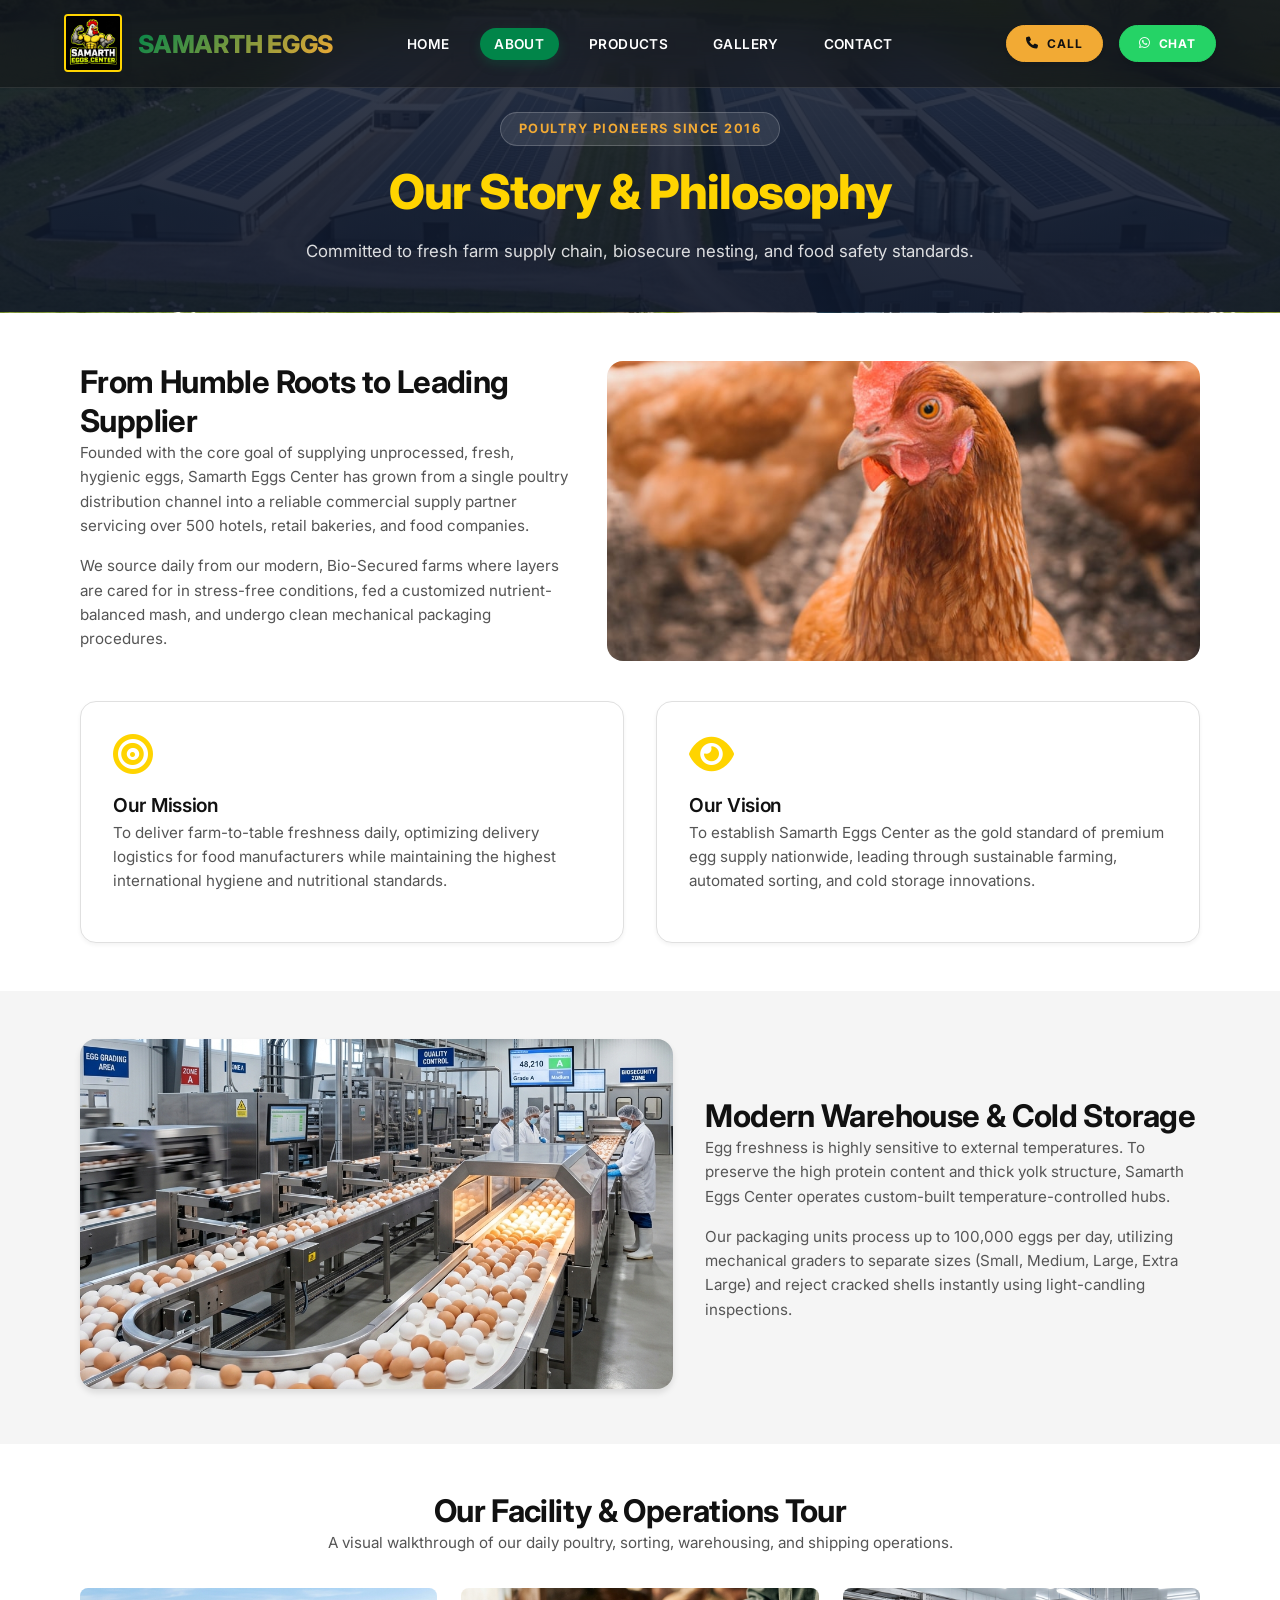
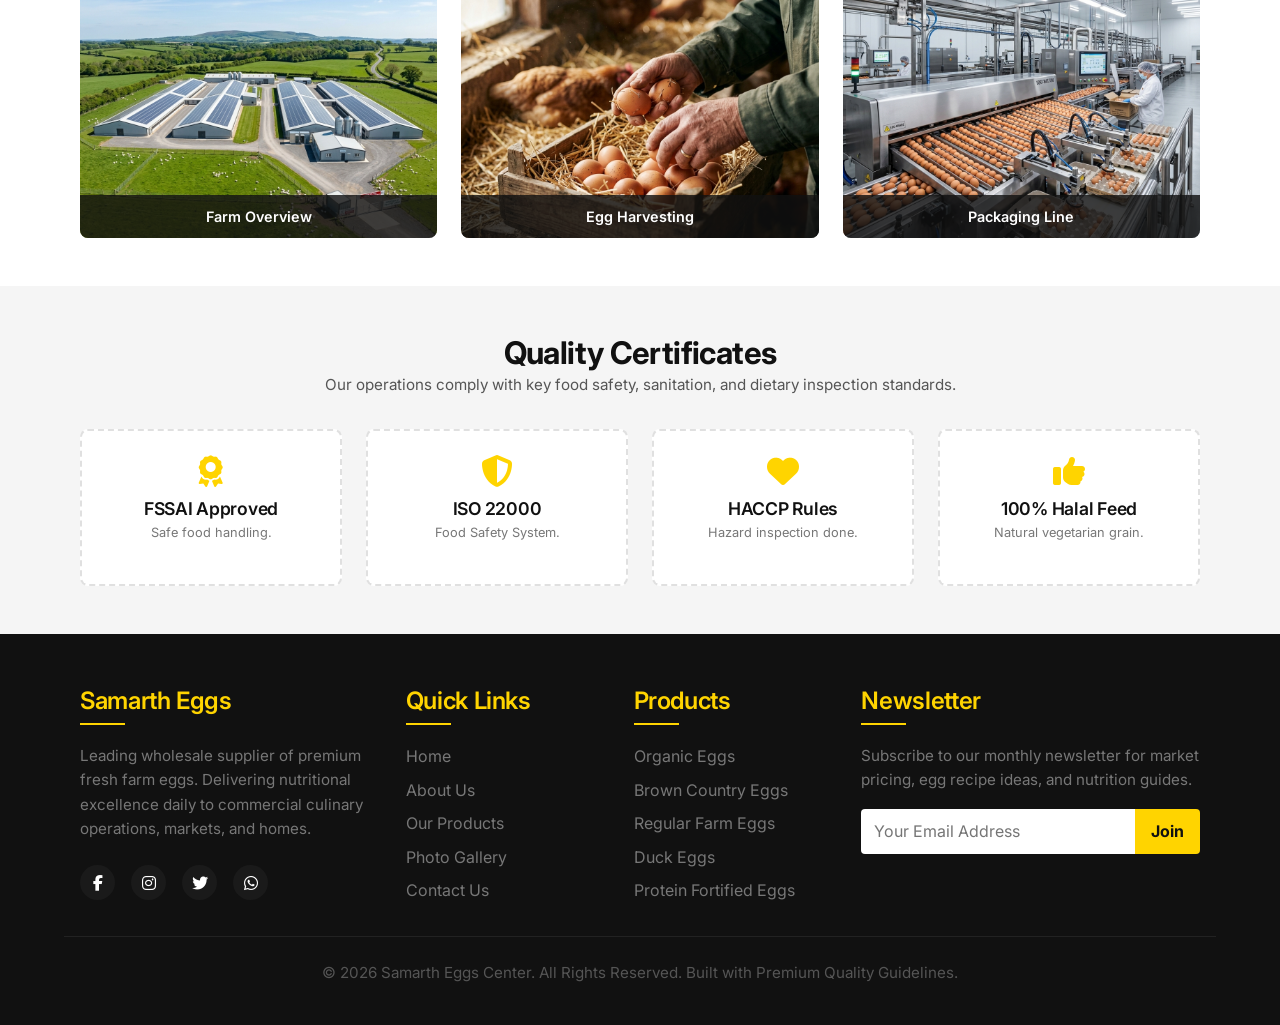
==== about.html @ e1f956f2 "Update homepage spacing, layout contact details and form side-by-side inside premium cards, and fix " ====
<!DOCTYPE html>
<html lang="en">
<head>
  <meta charset="UTF-8">
  <meta name="viewport" content="width=device-width, initial-scale=1.0">
  <title>About Us | Samarth Eggs Center</title>
  <meta name="description" content="Learn about Samarth Eggs Center story, mission, vision, and our state-of-the-art cold storage infrastructure. Serving fresh eggs since 2016.">
  
  <link rel="canonical" href="https://samartheggscenter.com/about.html">
  <meta property="og:title" content="About Us | Samarth Eggs Center">
  <meta property="og:description" content="Learn about Samarth Eggs Center story, mission, vision, and our state-of-the-art cold storage infrastructure.">
  <meta property="og:type" content="website">
  <meta property="og:url" content="https://samartheggscenter.com/about.html">
  <meta property="og:image" content="https://samartheggscenter.com/logo.jpeg">
  
  <link rel="icon" type="image/jpeg" href="logo.jpeg">
  <link rel="stylesheet" href="https://cdnjs.cloudflare.com/ajax/libs/font-awesome/6.4.0/css/all.min.css">
  
  <link rel="stylesheet" href="css/style.css">
  <link rel="stylesheet" href="css/responsive.css">
  <style>
    .mission-vision-grid {
      display: grid;
      grid-template-columns: 1fr 1fr;
      gap: var(--spacing-lg);
      margin-top: var(--spacing-xl);
    }
    .mv-card {
      background-color: var(--white);
      border: 1px solid var(--gray-border);
      padding: var(--spacing-lg);
      border-radius: var(--radius-lg);
      box-shadow: var(--shadow-sm);
    }
    .mv-card i {
      font-size: 2.5rem;
      color: var(--primary);
      margin-bottom: var(--spacing-sm);
    }
    .infra-section {
      background-color: var(--gray-light);
    }
    .infra-grid {
      display: grid;
      grid-template-columns: 1.2fr 1fr;
      gap: var(--spacing-xl);
      align-items: center;
    }

    .certs-grid {
      display: grid;
      grid-template-columns: repeat(4, 1fr);
      gap: var(--spacing-md);
      text-align: center;
      margin-top: var(--spacing-lg);
    }
    .cert-item {
      padding: var(--spacing-md);
      background-color: var(--white);
      border: 2px dashed var(--gray-border);
      border-radius: var(--radius-md);
    }
    .cert-item i {
      font-size: 2rem;
      color: var(--primary);
      margin-bottom: var(--spacing-xs);
    }
  </style>
</head>
<body>

  <!-- Preloader -->
  <div id="preloader">
    <div class="loader"></div>
  </div>

  <!-- Scroll Progress -->
  <div id="scroll-progress"></div>

  <!-- Header -->
  <header class="scrolled">
    <div class="container navbar">
      <a href="index.html" class="logo" style="display: flex; align-items: center; gap: var(--spacing-sm);">
        <img src="assets/images/logo/logo.jpeg" alt="Samarth Eggs Mascot Logo" style="border-radius: var(--radius-sm); border: 2px solid var(--primary);">
        <span class="logo-text">SAMARTH EGGS</span>
      </a>
      
      <button class="mobile-menu-toggle" aria-label="Toggle Navigation">
        <i class="fas fa-bars"></i>
      </button>

      <ul class="nav-links">
        <li><a href="index.html">Home</a></li>
        <li><a href="about.html">About</a></li>
        <li><a href="products.html">Products</a></li>
        <li><a href="gallery.html">Gallery</a></li>
        <li><a href="contact.html">Contact</a></li>
        <li class="mobile-only-action" style="margin-top: var(--spacing-md);"><a href="tel:+919876543210" class="btn btn-primary" style="display: block; text-align: center; color: var(--dark) !important; padding: 0.8rem;"><i class="fas fa-phone"></i> Call Us</a></li>
        <li class="mobile-only-action" style="margin-top: var(--spacing-xs);"><a href="#" class="btn btn-secondary whatsapp-chat-trigger" style="display: block; text-align: center; color: var(--white) !important; padding: 0.8rem;"><i class="fab fa-whatsapp"></i> Chat WhatsApp</a></li>
      </ul>

      <div class="nav-actions">
        <a href="tel:+919876543210" class="btn btn-primary" style="padding: 0.5rem 1.2rem; font-size: 0.75rem;"><i class="fas fa-phone"></i> Call</a>
        <a href="#" class="btn btn-secondary whatsapp-chat-trigger" style="padding: 0.5rem 1.2rem; font-size: 0.75rem;"><i class="fab fa-whatsapp"></i> Chat</a>
      </div>
    </div>
  </header>

  <!-- Banner Header -->
  <div class="page-header about-header-bg">
    <div class="container">
      <span class="hero-eyebrow" style="background: rgba(255, 255, 255, 0.1); border-color: rgba(255, 255, 255, 0.2); color: var(--nagpal-yellow); margin-bottom: 0.5rem;">Poultry Pioneers Since 2016</span>
      <h1>Our Story &amp; Philosophy</h1>
      <p style="color: rgba(255, 255, 255, 0.85);">Committed to fresh farm supply chain, biosecure nesting, and food safety standards.</p>
    </div>
  </div>

  <!-- Story Section -->
  <section class="section-padding">
    <div class="container reveal-item">
      <div class="about-summary">
        <div>
          <h2>From Humble Roots to Leading Supplier</h2>
          <p>Founded with the core goal of supplying unprocessed, fresh, hygienic eggs, Samarth Eggs Center has grown from a single poultry distribution channel into a reliable commercial supply partner servicing over 500 hotels, retail bakeries, and food companies.</p>
          <p>We source daily from our modern, Bio-Secured farms where layers are cared for in stress-free conditions, fed a customized nutrient-balanced mash, and undergo clean mechanical packaging procedures.</p>
        </div>
        <div>
          <img src="assets/images/about/about-story.webp" alt="Poultry farm hens feeding" loading="lazy" style="width: 100%; height: 300px; object-fit: cover; border-radius: var(--radius-lg);">
        </div>
      </div>

      <!-- Mission & Vision -->
      <div class="mission-vision-grid">
        <div class="mv-card">
          <i class="fas fa-bullseye"></i>
          <h3 style="color: var(--dark);">Our Mission</h3>
          <p>To deliver farm-to-table freshness daily, optimizing delivery logistics for food manufacturers while maintaining the highest international hygiene and nutritional standards.</p>
        </div>
        <div class="mv-card">
          <i class="fas fa-eye"></i>
          <h3 style="color: var(--dark);">Our Vision</h3>
          <p>To establish Samarth Eggs Center as the gold standard of premium egg supply nationwide, leading through sustainable farming, automated sorting, and cold storage innovations.</p>
        </div>
      </div>
    </div>
  </section>

  <!-- Infrastructure Section -->
  <section class="section-padding infra-section">
    <div class="container infra-grid reveal-item">
      <div>
        <img src="assets/images/about/cold-storage.webp" alt="Cold storage egg warehouse crates" loading="lazy" style="width: 100%; height: 350px; object-fit: cover; border-radius: var(--radius-lg); box-shadow: var(--shadow-md);">
      </div>
      <div>
        <h2>Modern Warehouse &amp; Cold Storage</h2>
        <p>Egg freshness is highly sensitive to external temperatures. To preserve the high protein content and thick yolk structure, Samarth Eggs Center operates custom-built temperature-controlled hubs.</p>
        <p>Our packaging units process up to 100,000 eggs per day, utilizing mechanical graders to separate sizes (Small, Medium, Large, Extra Large) and reject cracked shells instantly using light-candling inspections.</p>
      </div>
    </div>
  </section>

  <!-- Operations Tour -->
  <section class="section-padding">
    <div class="container reveal-item">
      <div class="text-center mb-xl">
        <h2>Our Facility &amp; Operations Tour</h2>
        <p>A visual walkthrough of our daily poultry, sorting, warehousing, and shipping operations.</p>
      </div>
      <div class="grid-3">
        <div style="position:relative; border-radius:var(--radius-md); overflow:hidden; height:250px;">
          <img src="assets/images/about/farm-overview.webp" alt="Poultry farm buildings" loading="lazy" style="width:100%; height:100%; object-fit:cover;">
          <div style="position:absolute; bottom:0; left:0; width:100%; background:rgba(17,17,17,0.8); color:white; padding:10px; font-size:0.9rem; text-align:center; font-weight:600;">Farm Overview</div>
        </div>
        <div style="position:relative; border-radius:var(--radius-md); overflow:hidden; height:250px;">
          <img src="assets/images/about/workers-collect.webp" alt="Farmer collecting fresh eggs" loading="lazy" style="width:100%; height:100%; object-fit:cover;">
          <div style="position:absolute; bottom:0; left:0; width:100%; background:rgba(17,17,17,0.8); color:white; padding:10px; font-size:0.9rem; text-align:center; font-weight:600;">Egg Harvesting</div>
        </div>
        <div style="position:relative; border-radius:var(--radius-md); overflow:hidden; height:250px;">
          <img src="assets/images/about/packaging-line.webp" alt="Egg sorting packaging line" loading="lazy" style="width:100%; height:100%; object-fit:cover;">
          <div style="position:absolute; bottom:0; left:0; width:100%; background:rgba(17,17,17,0.8); color:white; padding:10px; font-size:0.9rem; text-align:center; font-weight:600;">Packaging Line</div>
        </div>
      </div>
    </div>
  </section>


  <!-- Certifications Section -->
  <section class="section-padding" style="background-color: var(--gray-light);">
    <div class="container">
      <div class="text-center mb-xl">
        <h2>Quality Certificates</h2>
        <p>Our operations comply with key food safety, sanitation, and dietary inspection standards.</p>
      </div>
      <div class="certs-grid reveal-item">
        <div class="cert-item">
          <i class="fas fa-award"></i>
          <h3 style="font-size: 1.1rem; color: var(--dark);">FSSAI Approved</h3>
          <p style="font-size: 0.8rem; color: var(--gray);">Safe food handling.</p>
        </div>
        <div class="cert-item">
          <i class="fas fa-shield-halved"></i>
          <h3 style="font-size: 1.1rem; color: var(--dark);">ISO 22000</h3>
          <p style="font-size: 0.8rem; color: var(--gray);">Food Safety System.</p>
        </div>
        <div class="cert-item">
          <i class="fas fa-heart"></i>
          <h3 style="font-size: 1.1rem; color: var(--dark);">HACCP Rules</h3>
          <p style="font-size: 0.8rem; color: var(--gray);">Hazard inspection done.</p>
        </div>
        <div class="cert-item">
          <i class="fas fa-thumbs-up"></i>
          <h3 style="font-size: 1.1rem; color: var(--dark);">100% Halal Feed</h3>
          <p style="font-size: 0.8rem; color: var(--gray);">Natural vegetarian grain.</p>
        </div>
      </div>
    </div>
  </section>

  <!-- Footer -->
  <footer>
    <div class="container footer-grid">
      <div class="footer-col">
        <h3>Samarth Eggs</h3>
        <p style="color: var(--gray);">Leading wholesale supplier of premium fresh farm eggs. Delivering nutritional excellence daily to commercial culinary operations, markets, and homes.</p>
        <div class="footer-socials">
          <a href="#"><i class="fab fa-facebook-f"></i></a>
          <a href="#"><i class="fab fa-instagram"></i></a>
          <a href="#"><i class="fab fa-twitter"></i></a>
          <a href="#" class="whatsapp-chat-trigger"><i class="fab fa-whatsapp"></i></a>
        </div>
      </div>
      <div class="footer-col">
        <h3>Quick Links</h3>
        <ul class="footer-links">
          <li><a href="index.html">Home</a></li>
          <li><a href="about.html">About Us</a></li>
          <li><a href="products.html">Our Products</a></li>
          <li><a href="gallery.html">Photo Gallery</a></li>
          <li><a href="contact.html">Contact Us</a></li>
        </ul>
      </div>
      <div class="footer-col">
        <h3>Products</h3>
        <ul class="footer-links">
          <li><a href="products.html">Organic Eggs</a></li>
          <li><a href="products.html">Brown Country Eggs</a></li>
          <li><a href="products.html">Regular Farm Eggs</a></li>
          <li><a href="products.html">Duck Eggs</a></li>
          <li><a href="products.html">Protein Fortified Eggs</a></li>
        </ul>
      </div>
      <div class="footer-col">
        <h3>Newsletter</h3>
        <p style="color: var(--gray);">Subscribe to our monthly newsletter for market pricing, egg recipe ideas, and nutrition guides.</p>
        <form class="newsletter-form" action="#" method="POST" onsubmit="event.preventDefault(); alert('Subscribed successfully!'); this.reset();">
          <input type="email" placeholder="Your Email Address" required>
          <button type="submit">Join</button>
        </form>
      </div>
    </div>
    <div class="container footer-bottom">
      <p>&copy; 2026 Samarth Eggs Center. All Rights Reserved. Built with Premium Quality Guidelines.</p>
    </div>
  </footer>

  <button id="back-to-top" aria-label="Back to Top"><i class="fas fa-chevron-up"></i></button>

  <script src="js/navbar.js" defer></script>
  <script src="js/lazyload.js" defer></script>
  <script src="js/scroll.js" defer></script>
  <script src="js/main.js" defer></script>
</body>
</html>
---- css/style.css ----
/* style.css - Central Imports & Structural Layouts */
@import url('variables.css');
@import url('animations.css');
@import url('components.css');
@import url('utilities.css');

/* CSS Reset & Defaults */
*, *::before, *::after {
  box-sizing: border-box;
  margin: 0;
  padding: 0;
}

html, body {
  scroll-behavior: smooth;
  font-size: 16px;
  background-color: var(--white);
  color: var(--dark);
  font-family: var(--font-body);
  line-height: 1.6;
  -webkit-font-smoothing: antialiased;
  -moz-osx-font-smoothing: grayscale;
  overflow-x: hidden;
  max-width: 100%;
  width: 100%;
}

h1 {
  font-size: clamp(2rem, 3.5vw, 2.75rem);
  font-weight: 800;
  letter-spacing: -0.025em;
}

h2 {
  font-size: clamp(1.5rem, 2.5vw, 1.95rem);
  font-weight: 700;
  letter-spacing: -0.02em;
  line-height: 1.25;
}

h3 {
  font-size: 1.2rem;
  font-weight: 600;
  letter-spacing: -0.015em;
}

p { margin-bottom: var(--spacing-sm); font-size: 0.95rem; color: #555555; }
a { text-decoration: none; color: inherit; transition: var(--transition-fast); }
button, input, textarea, select {
  font-family: inherit;
  font-size: inherit;
  outline: none;
}

/* Page Containers */
.container {
  width: 90%;
  max-width: var(--container-max-width);
  margin: 0 auto;
  padding: 0 var(--spacing-sm);
}

.grid-2 {
  display: grid;
  grid-template-columns: repeat(2, 1fr);
  gap: var(--spacing-md);
}

.grid-3 {
  display: grid;
  grid-template-columns: repeat(3, 1fr);
  gap: var(--spacing-md);
}

.product-grid {
  display: grid;
  grid-template-columns: repeat(3, 1fr);
  gap: var(--spacing-md);
}

.grid-4 {
  display: grid;
  grid-template-columns: repeat(4, 1fr);
  gap: var(--spacing-md);
}

.section-padding {
  padding: var(--spacing-xxl) 0;
}

/* Preloader */
#preloader {
  position: fixed;
  top: 0;
  left: 0;
  width: 100%;
  height: 100%;
  background-color: var(--dark);
  display: flex;
  justify-content: center;
  align-items: center;
  z-index: 9999;
  transition: opacity 0.5s ease, visibility 0.5s ease;
}

.loader {
  width: 50px;
  height: 50px;
  border: 5px solid rgba(255,212,0,0.1);
  border-top-color: var(--primary);
  border-radius: 50%;
  animation: preloaderSpin 1s linear infinite;
}

/* Top Notification Bar */
.top-bar {
  background-color: var(--dark-light);
  color: var(--white);
  font-size: 0.78rem;
  padding: 8px 0;
  font-weight: 500;
  letter-spacing: 0.5px;
  border-bottom: 1px solid #222;
}

.top-bar-content {
  display: flex;
  justify-content: space-between;
  align-items: center;
}

.top-bar-info span {
  margin-right: 15px;
}

.top-bar-info i {
  color: var(--primary);
  margin-right: 5px;
}

/* Navigation Header - Upgraded 2026 Premium Design */
header {
  position: fixed;
  top: 0;
  left: 0;
  width: 100%;
  z-index: 1000;
  transition: all 0.3s cubic-bezier(0.16, 1, 0.3, 1);
  background: rgba(17, 17, 17, 0.45);
  backdrop-filter: blur(24px);
  -webkit-backdrop-filter: blur(24px);
  border-bottom: 1px solid rgba(255, 255, 255, 0.1);
  padding: 0.9rem 0; /* Ensures navbar height is around 80px-84px */
}

.navbar {
  display: flex;
  justify-content: space-between;
  align-items: center;
  padding: 0;
}

.logo {
  display: flex;
  align-items: center;
  gap: 10px; /* Reduced gap between logo and text */
  flex-shrink: 0;
  white-space: nowrap;
  transition: transform var(--transition-fast);
}

.logo:hover {
  transform: scale(1.02);
}

.logo img {
  height: 58px; /* Increased logo size slightly */
  width: auto;
  object-fit: contain;
  border-radius: var(--radius-sm);
  border: 2px solid var(--nagpal-yellow);
  box-shadow: 0 4px 12px rgba(0,0,0,0.1);
  transition: border-color 0.3s ease;
}

.logo-text {
  font-family: var(--font-headings);
  font-size: 1.55rem;
  font-weight: 800;
  letter-spacing: -0.01em; /* Tighter letter spacing */
  background: linear-gradient(135deg, var(--nagpal-green) 0%, var(--nagpal-yellow) 100%);
  -webkit-background-clip: text;
  -webkit-text-fill-color: transparent;
  text-transform: uppercase;
  white-space: nowrap;
  display: inline-block;
  margin-top: 2px; /* Center alignment alignment helper */
}

/* Nav links styling */
.nav-links {
  display: flex;
  list-style: none;
  gap: 1rem; /* Reduced horizontal gaps */
  align-items: center;
  margin: 0;
  padding: 0;
}

.nav-links a {
  font-weight: 600; /* Font weight 600-700 */
  text-transform: uppercase;
  font-size: 0.85rem; /* Slightly reduced size */
  letter-spacing: 0.03em; /* Letter spacing 0.02-0.04em */
  padding: 0.5rem 0.9rem; /* Reduced active background padding */
  color: var(--white);
  border-radius: var(--radius-full);
  transition: all var(--transition-normal);
  position: relative;
}

.nav-links a:hover {
  color: var(--nagpal-yellow) !important;
  background: rgba(255, 255, 255, 0.08);
}

.nav-links a.active {
  color: var(--white) !important;
  background: var(--nagpal-green);
  box-shadow: 0 4px 12px rgba(1, 133, 73, 0.25); /* Subtle shadow */
}

/* Nav Actions - CTAs */
.nav-actions {
  display: flex;
  align-items: center;
  gap: var(--spacing-sm);
  margin-left: 2.5rem; /* Separation spacing from navigation links */
}

.nav-actions .btn {
  font-weight: 700;
  text-transform: uppercase;
  font-size: 0.8rem;
  letter-spacing: 0.8px;
  border-radius: var(--radius-full);
  padding: 10px 20px; /* Identical height and padding */
  transition: all var(--transition-fast);
  box-shadow: var(--shadow-sm); /* Soft shadow */
}

.nav-actions .btn:hover {
  transform: translateY(-2px); /* Slight hover lift */
}

.nav-actions .btn:active {
  transform: scale(0.96) translateY(0); /* Pressed state */
}

.nav-actions .btn-primary {
  background: var(--nagpal-yellow);
  color: var(--dark) !important;
  border: 1px solid var(--nagpal-yellow);
}

.nav-actions .btn-primary:hover {
  background: var(--white);
  color: var(--nagpal-green) !important;
  border-color: var(--white);
  box-shadow: 0 6px 20px rgba(242, 170, 52, 0.2);
}

.nav-actions .btn-secondary {
  background: var(--whatsapp-green);
  color: var(--white) !important;
  border: 1px solid var(--whatsapp-green);
}

.nav-actions .btn-secondary:hover {
  background: var(--whatsapp-green-hover);
  border-color: var(--whatsapp-green-hover);
  box-shadow: 0 6px 20px rgba(37, 211, 102, 0.25);
}

/* Scrolled State */
header.scrolled {
  background: rgba(255, 255, 255, 0.88); /* Darker glass backdrop on light scroll */
  backdrop-filter: blur(24px);
  -webkit-backdrop-filter: blur(24px);
  box-shadow: 0 8px 30px rgba(0, 0, 0, 0.05);
  border-bottom: 1px solid rgba(255, 255, 255, 0.5);
  padding: 0.55rem 0; /* Ensures scrolled navbar height is around 68px-72px */
}

header.scrolled .nav-links a {
  color: var(--dark);
}

header.scrolled .nav-links a:hover {
  background: rgba(1, 133, 73, 0.06);
  color: var(--nagpal-green) !important;
}

header.scrolled .nav-links a.active {
  color: var(--white) !important;
  background: var(--nagpal-green);
}

header.transparent-dark {
  background: rgba(17, 17, 17, 0.45); /* Dark glass overlay behind default transparent navbar */
  backdrop-filter: blur(20px);
  -webkit-backdrop-filter: blur(20px);
  border-bottom-color: rgba(255, 255, 255, 0.1);
}

header.transparent-dark .nav-links a {
  color: var(--white);
}


/* Mobile Toggle Hamburger Animation */
.mobile-menu-toggle {
  display: none;
  background: none;
  border: none;
  cursor: pointer;
  padding: 8px;
  position: relative;
  width: 40px;
  height: 40px;
  z-index: 1001;
}

.mobile-menu-toggle span {
  display: block;
  position: absolute;
  height: 3px;
  width: 24px;
  background: var(--white);
  border-radius: 9px;
  opacity: 1;
  left: 8px;
  transform: rotate(0deg);
  transition: all 0.25s cubic-bezier(0.16, 1, 0.3, 1);
}

header.scrolled .mobile-menu-toggle span {
  background: var(--dark);
}

.mobile-menu-toggle span:nth-child(1) { top: 12px; }
.mobile-menu-toggle span:nth-child(2),
.mobile-menu-toggle span:nth-child(3) { top: 19px; }
.mobile-menu-toggle span:nth-child(4) { top: 26px; }

/* Opened State Hamburger */
.mobile-menu-toggle.open span {
  background: var(--white) !important;
}
.mobile-menu-toggle.open span:nth-child(1) {
  top: 19px;
  width: 0%;
  left: 50%;
}
.mobile-menu-toggle.open span:nth-child(2) {
  transform: rotate(45deg);
}
.mobile-menu-toggle.open span:nth-child(3) {
  transform: rotate(-45deg);
}
.mobile-menu-toggle.open span:nth-child(4) {
  top: 19px;
  width: 0%;
  left: 50%;
}

/* Keyboard accessibility: focus ring */
a:focus-visible, button:focus-visible {
  outline: 3px solid var(--primary);
  outline-offset: 3px;
}

/* Premium Inner Page Header Banner System */
.page-header {
  position: relative;
  padding: 7rem 1rem 3rem 1rem;
  color: var(--white);
  text-align: center;
  background-size: cover;
  background-position: center;
  background-repeat: no-repeat;
  border-bottom: 1px solid rgba(255, 255, 255, 0.1);
  overflow: hidden;
}

.page-header::before {
  content: '';
  position: absolute;
  top: 0;
  left: 0;
  width: 100%;
  height: 100%;
  background: linear-gradient(180deg, rgba(15, 23, 42, 0.82) 0%, rgba(15, 23, 42, 0.92) 100%);
  z-index: 1;
}

.page-header .container {
  position: relative;
  z-index: 2;
  max-width: 800px;
  margin-inline: auto;
}

.page-header h1 {
  font-family: var(--font-headings);
  font-size: clamp(2.2rem, 4.2vw, 3rem);
  color: var(--primary);
  margin-bottom: 0.5rem;
  letter-spacing: -0.02em;
}

.page-header p {
  color: rgba(255, 255, 255, 0.85);
  font-size: 1.05rem;
  line-height: 1.5;
  margin-bottom: 0;
}

/* Individual Page Specific Banners */
.about-header-bg {
  background-image: url('../assets/images/about/farm-overview.webp');
}

.products-header-bg {
  background-image: url('../assets/images/about/cold-storage.webp');
}

.gallery-header-bg {
  background-image: url('../assets/images/about/packaging-line.webp');
}

.contact-header-bg {
  background-image: url('../assets/images/about/workers-collect.webp');
}

/* Hero Section Styles - Premium Redesign */
.hero {
  height: 90vh;
  min-height: 560px;
  position: relative;
  display: flex;
  align-items: center;
  justify-content: flex-start;
  color: var(--white);
  overflow: hidden;
  text-align: left;
  background: url('../assets/images/hero/hero-banner.png') no-repeat center right / cover;
}

.hero-overlay {
  position: absolute;
  top: 0;
  left: 0;
  width: 100%;
  height: 100%;
  background: linear-gradient(90deg, rgba(0, 0, 0, 0.78) 0%, rgba(0, 0, 0, 0.45) 45%, rgba(0, 0, 0, 0.05) 100%);
  z-index: 1;
}

.hero-content {
  position: relative;
  z-index: 2;
  max-width: 620px;
  padding-top: 85px;
  margin-top: 0;
  margin-left: 0;
  padding-left: 4vw;
  text-align: left;
}

/* Eyebrow Badge */
.hero-eyebrow {
  display: inline-block;
  background: rgba(242, 170, 52, 0.15);
  border: 1px solid var(--nagpal-yellow);
  color: var(--nagpal-yellow);
  padding: 6px 18px;
  font-size: 0.8rem;
  font-weight: 700;
  text-transform: uppercase;
  letter-spacing: 1.5px;
  border-radius: var(--radius-full);
  margin-bottom: var(--spacing-sm);
}

/* Premium Main Title */
.hero-headline {
  font-family: var(--font-headings);
  font-size: clamp(2rem, 3.8vw, 2.75rem);
  font-weight: 800;
  line-height: 1.15;
  letter-spacing: -0.02em;
  color: var(--white);
  max-width: 580px;
  margin: 0 0 var(--spacing-sm) 0;
}

/* Supporting Paragraph */
.hero-desc {
  font-family: var(--font-body);
  font-size: 1.1rem;
  line-height: 1.6;
  color: rgba(255, 255, 255, 0.85);
  max-width: 520px;
  margin: 0 0 var(--spacing-md) 0;
}

.hero-btns {
  display: flex;
  justify-content: flex-start;
  gap: var(--spacing-sm);
  margin-bottom: var(--spacing-md);
}

/* Trust Badges */
.hero-trust {
  display: flex;
  justify-content: center;
  align-items: center;
  gap: var(--spacing-md);
  margin-top: var(--spacing-xl);
  background: rgba(17, 17, 17, 0.6);
  backdrop-filter: blur(8px);
  -webkit-backdrop-filter: blur(8px);
  border: 1px solid rgba(255, 255, 255, 0.08);
  padding: 16px 32px;
  border-radius: var(--radius-lg);
  width: fit-content;
  margin-left: auto;
  margin-right: auto;
  transition: all var(--transition-normal);
}

.hero-trust__item {
  display: flex;
  flex-direction: column;
  align-items: center;
}

.hero-trust__count {
  font-family: var(--font-headings);
  font-size: 1.5rem;
  font-weight: 700;
  color: var(--nagpal-yellow);
}

.hero-trust__label {
  font-family: var(--font-body);
  font-size: 0.75rem;
  color: rgba(255, 255, 255, 0.7);
  text-transform: uppercase;
  letter-spacing: 0.5px;
}

.hero-trust__separator {
  width: 1px;
  height: 30px;
  background: rgba(255, 255, 255, 0.15);
}

@media (max-width: 768px) {
  .hero-headline {
    font-size: 2.8rem;
  }
  .hero-desc {
    font-size: 1rem;
  }
}

@media (max-width: 576px) {
  .hero-trust {
    flex-direction: column;
    gap: var(--spacing-sm);
    padding: 16px 24px;
    width: 100%;
  }
  .hero-trust__separator {
    width: 60px;
    height: 1px;
  }
}

.hero-floating-eggs {
  position: absolute;
  width: 100%;
  height: 100%;
  top: 0;
  left: 0;
  pointer-events: none;
}

.floating-egg {
  position: absolute;
  opacity: 0.12;
  user-select: none;
}

.floating-egg-1 { top: 20%; left: 10%; width: 85px; animation: floatEgg 8s infinite ease-in-out; }
.floating-egg-2 { top: 60%; right: 12%; width: 105px; animation: floatEgg 10s infinite ease-in-out 1.2s; }
.floating-egg-3 { bottom: 15%; left: 20%; width: 65px; animation: floatEgg 6s infinite ease-in-out 2.5s; }

/* Delivery Truck Micro Illustration Animation */
.truck-illustration-wrapper {
  position: absolute;
  bottom: 20px;
  left: -200px;
  width: 120px;
  opacity: 0.7;
  animation: driveTruck 12s linear infinite;
  z-index: 5;
}

@media (max-width: 992px) {
  .truck-illustration-wrapper {
    display: none;
  }
}

@keyframes driveTruck {
  0% { left: -200px; }
  100% { left: 110%; }
}


/* Stats Counter Layout */
.stats-section {
  background-color: #fdfdfd;
  background-image: radial-gradient(#e2e8f0 1.2px, transparent 1.2px);
  background-size: 24px 24px;
  color: var(--dark);
  padding: 5rem 0;
  text-align: center;
  overflow: hidden;
}

.stats-header {
  margin-bottom: var(--spacing-xl);
}

.stats-header h2 {
  font-size: 2.5rem;
  font-family: var(--font-headings);
  color: var(--dark);
  margin-bottom: var(--spacing-xs);
}

.stats-header p {
  color: var(--gray);
  font-size: 1.1rem;
}

.stat-card {
  background-color: var(--white);
  border: 1px solid #e2e8f0;
  border-radius: var(--radius-md);
  box-shadow: 0 4px 20px rgba(0,0,0,0.04);
  padding: var(--spacing-lg) var(--spacing-md);
  text-align: center;
  position: relative;
  overflow: hidden;
  transition: var(--transition-medium);
  border-top: 5px solid transparent;
}

.stat-card:hover {
  transform: translateY(-5px);
  box-shadow: 0 10px 25px rgba(0,0,0,0.08);
}

/* Card border top styling */
.stat-card.card-dark { border-top-color: #111827; }
.stat-card.card-teal { border-top-color: #0d9488; }
.stat-card.card-orange { border-top-color: #d97706; }
.stat-card.card-purple { border-top-color: #7c3aed; }

.stat-icon {
  font-size: 2.2rem;
  margin-bottom: var(--spacing-sm);
}

.stat-card.card-dark .stat-icon { color: #111827; }
.stat-card.card-teal .stat-icon { color: #0d9488; }
.stat-card.card-orange .stat-icon { color: #d97706; }
.stat-card.card-purple .stat-icon { color: #7c3aed; }

.stat-number {
  font-size: 3.5rem;
  font-family: var(--font-headings);
  color: var(--dark);
  line-height: 1.1;
  margin-bottom: var(--spacing-xs);
}

.stat-label {
  text-transform: uppercase;
  letter-spacing: 0.5px;
  font-size: 0.85rem;
  color: var(--gray);
  font-weight: 600;
}

/* Ensure stats section cards always stay side-by-side as smaller boxes */
.stats-section .grid-4 {
  display: grid;
  grid-template-columns: repeat(4, 1fr) !important;
  gap: var(--spacing-sm);
}

@media (max-width: 768px) {
  .stats-section .grid-4 {
    display: flex !important;
    flex-wrap: nowrap !important;
    overflow-x: auto !important;
    justify-content: flex-start !important;
    gap: var(--spacing-sm) !important;
    padding: 10px var(--spacing-xs);
    scrollbar-width: none; /* Hide standard scrollbar */
  }
  .stats-section .grid-4::-webkit-scrollbar {
    display: none; /* Hide Chrome/Safari scrollbar */
  }
  .stat-card {
    flex: 0 0 150px !important;
    padding: var(--spacing-md) var(--spacing-xs);
    border-top-width: 4px;
  }
  .stat-icon {
    font-size: 1.6rem;
    margin-bottom: 5px;
  }
  .stat-number {
    font-size: 1.8rem;
  }
  .stat-label {
    font-size: 0.65rem;
    letter-spacing: 0.5px;
  }
}

/* About Layout */
.about-summary {
  display: grid;
  grid-template-columns: 1fr 1.2fr;
  gap: var(--spacing-xl);
  align-items: center;
}

.about-image {
  position: relative;
  border-radius: var(--radius-lg);
  overflow: hidden;
  box-shadow: var(--shadow-premium);
}

.about-image img {
  width: 100%;
  height: 420px;
  object-fit: cover;
  display: block;
}

.about-badge {
  position: absolute;
  bottom: 20px;
  left: 20px;
  right: auto;
  background: var(--nagpal-green, #0f766e);
  color: var(--white, #ffffff);
  padding: 14px 22px;
  border-radius: var(--radius-md);
  text-align: center;
  box-shadow: 0 10px 25px -5px rgba(0, 0, 0, 0.4);
  display: flex;
  flex-direction: column;
  align-items: center;
  justify-content: center;
  width: fit-content;
  max-width: fit-content;
  z-index: 2;
  border: 1px solid rgba(255, 255, 255, 0.15);
}

.about-badge span.badge-num,
.about-badge span:first-child {
  font-family: var(--font-headings);
  font-weight: 800;
  font-size: 1.8rem;
  color: var(--nagpal-yellow, #eab308);
  line-height: 1;
}

.about-badge span.badge-text,
.about-badge span:last-child {
  display: block;
  font-size: 0.75rem;
  text-transform: uppercase;
  font-weight: 700;
  letter-spacing: 0.5px;
  color: var(--white);
  margin-top: 4px;
}

/* Footer Section */
footer {
  background-color: var(--dark);
  color: var(--white);
  padding-top: var(--spacing-xxl);
  padding-bottom: var(--spacing-md);
}

.footer-grid {
  display: grid;
  grid-template-columns: 1.5fr 1fr 1fr 1.5fr;
  gap: var(--spacing-xl);
  margin-bottom: var(--spacing-xl);
}

.footer-col h3 {
  color: var(--primary);
  font-size: 1.5rem;
  margin-bottom: var(--spacing-md);
  position: relative;
  display: inline-block;
}

.footer-col h3::after {
  content: '';
  position: absolute;
  bottom: -5px;
  left: 0;
  width: 45px;
  height: 2px;
  background-color: var(--primary);
}

.footer-links {
  list-style: none;
  display: flex;
  flex-direction: column;
  gap: var(--spacing-xs);
}

.footer-links a {
  color: var(--gray);
}

.footer-links a:hover {
  color: var(--primary);
  padding-left: 5px;
}

.newsletter-form {
  display: flex;
  margin-top: var(--spacing-sm);
}

.newsletter-form input {
  flex: 1;
  padding: 0.8rem;
  border-radius: var(--radius-sm) 0 0 var(--radius-sm);
  border: none;
}

.newsletter-form button {
  background-color: var(--primary);
  color: var(--dark);
  padding: 0.8rem var(--spacing-sm);
  border: none;
  font-weight: 700;
  border-radius: 0 var(--radius-sm) var(--radius-sm) 0;
  cursor: pointer;
  transition: var(--transition-fast);
}

.newsletter-form button:hover {
  background-color: var(--primary-hover);
}

.footer-socials {
  display: flex;
  gap: var(--spacing-sm);
  margin-top: var(--spacing-md);
}

.footer-socials a {
  width: 35px;
  height: 35px;
  background-color: var(--dark-light);
  border-radius: 50%;
  display: flex;
  align-items: center;
  justify-content: center;
  color: var(--white);
  transition: var(--transition-fast);
}

.footer-socials a:hover {
  background-color: var(--primary);
  color: var(--dark);
}

.footer-bottom {
  border-top: 1px solid #222;
  padding-top: var(--spacing-md);
  text-align: center;
  color: var(--gray);
  font-size: 0.85rem;
}

/* Back to Top & Scroll Progress */
#back-to-top {
  position: fixed;
  bottom: 30px;
  right: -60px;
  width: 45px;
  height: 45px;
  background-color: var(--primary);
  color: var(--dark);
  border-radius: 50%;
  display: flex;
  align-items: center;
  justify-content: center;
  cursor: pointer;
  transition: right 0.4s ease, transform var(--transition-fast);
  z-index: 999;
  box-shadow: var(--shadow-md);
  border: none;
}

#back-to-top.show {
  right: 30px;
}

#back-to-top:hover {
  transform: translateY(-5px);
  background-color: var(--primary-hover);
}

#scroll-progress {
  position: fixed;
  top: 0;
  left: 0;
  height: 4px;
  background-color: var(--primary);
  z-index: 1001;
  width: 0%;
}


/* Hide mobile only drawer nav items on desktop */
.mobile-only-action {
  display: none;
}
---- css/responsive.css ----
/* responsive.css - Media Queries */
@import url('variables.css');

@media (max-width: 1200px) {
  .hero-content {
    max-width: 540px;
  }
}

@media (max-width: 992px) {
  /* Layout */
  .grid-3 { grid-template-columns: repeat(2, 1fr); }
  .grid-4 { grid-template-columns: repeat(2, 1fr); }
  .product-grid { grid-template-columns: repeat(2, 1fr); }
  
  /* Hero */
  .hero-content { padding-left: 1.5rem; width: 100%; }
  .hero-content h1 { font-size: 3.2rem; }
  .hero-content p { font-size: 1.1rem; }

  /* Upgraded 2026 Mobile Responsive Menu */
  .nav-links {
    position: fixed;
    top: 0;
    right: -100%;
    width: 300px;
    height: 100vh;
    background: rgba(17, 17, 17, 0.85);
    backdrop-filter: blur(25px);
    -webkit-backdrop-filter: blur(25px);
    border-left: 1px solid rgba(255, 255, 255, 0.1);
    flex-direction: column;
    justify-content: center;
    padding: var(--spacing-xxl) var(--spacing-lg) var(--spacing-lg) var(--spacing-lg);
    gap: 1.2rem;
    transition: all 0.5s cubic-bezier(0.16, 1, 0.3, 1);
    box-shadow: -10px 0 40px rgba(0, 0, 0, 0.3);
    z-index: 999;
  }
  
  .nav-links.active {
    right: 0;
  }
  
  .nav-links a {
    color: var(--white) !important;
    font-size: 1.15rem;
    width: 100%;
    text-align: center;
    padding: 0.8rem 1.5rem;
    border-radius: var(--radius-full);
  }

  .nav-links a:hover {
    background: rgba(255, 255, 255, 0.1);
    color: var(--nagpal-yellow) !important;
  }

  .nav-links a.active {
    background: var(--nagpal-green) !important;
    color: var(--white) !important;
  }
  
  .mobile-menu-toggle {
    display: block;
    z-index: 1001;
  }
  
  .nav-actions {
    display: none !important;
  }
  
  .mobile-only-action {
    display: block !important;
    width: 100%;
  }

  .mobile-only-action .btn {
    display: block;
    width: 100%;
    padding: 0.8rem;
    text-align: center;
    border-radius: var(--radius-full);
    font-weight: 700;
  }

  .logo-text {
    font-size: 1.4rem;
  }
  /* Mobile section padding */
  section.section {
    padding: 3rem 0 !important;
  }
  
  .about-summary {
    grid-template-columns: 1fr;
    gap: var(--spacing-lg);
  }
  
  /* Mobile Process Steps Timeline */
  .timeline {
    display: flex;
    flex-direction: column;
    gap: 0.85rem;
    align-items: stretch;
    margin-top: 1.5rem;
  }
  
  .timeline::before {
    display: none;
  }
  
  .timeline-step {
    width: 100%;
    padding: 0.9rem 1.1rem;
    display: flex;
    align-items: center;
    text-align: left;
    gap: 1rem;
    background: var(--white);
    border: 1px solid var(--gray-border);
    border-radius: var(--radius-md);
    box-shadow: 0 4px 12px rgba(0,0,0,0.04);
  }

  .timeline-icon {
    width: 48px;
    height: 48px;
    min-width: 48px;
    font-size: 1.25rem;
    margin: 0;
    border-width: 2px;
    background: rgba(15, 118, 110, 0.08);
  }

  .timeline-step h3 {
    font-size: 1.05rem;
    margin-bottom: 0.15rem;
  }

  .timeline-step p {
    font-size: 0.85rem;
    color: var(--text-muted);
  }

  #back-to-top {
    bottom: 20px;
    right: 18px;
    width: 40px;
    height: 40px;
    font-size: 0.95rem;
  }

  /* Contact layout */
  .contact-section-layout {
    grid-template-columns: 1fr;
    gap: var(--spacing-lg);
  }

  /* Footer */
  .footer-grid {
    grid-template-columns: 1fr 1fr;
  }
}

@media (max-width: 768px) {
  .grid-2 { grid-template-columns: 1fr; }
  .grid-3 { grid-template-columns: 1fr; }
  .grid-4 { grid-template-columns: 1fr; }
  .product-grid { grid-template-columns: 1fr; }
  
  .hero-btns {
    flex-direction: column;
    align-items: center;
  }
  .hero-btns .btn {
    width: 80%;
    max-width: 300px;
  }

  .form-group-row {
    grid-template-columns: 1fr;
    gap: 0;
  }
}

@media (max-width: 480px) {
  .footer-grid {
    grid-template-columns: 1fr;
    gap: var(--spacing-md);
  }
  
  .about-badge {
    padding: 10px 16px;
    bottom: 15px;
    left: 15px;
    right: auto;
  }
  
  .about-badge span.badge-num,
  .about-badge span:first-child {
    font-size: 1.5rem;
  }
}

/* Ensure mobile nav link colors stay visible on subpages inside drawer */
@media (max-width: 992px) {
  header.scrolled .nav-links a,
  .nav-links a {
    color: var(--white) !important;
  }
}

/* Responsive grid overrides for subpages */
@media (max-width: 768px) {
  .mission-vision-grid {
    grid-template-columns: 1fr !important;
    gap: var(--spacing-md) !important;
  }
  .infra-grid {
    grid-template-columns: 1fr !important;
    gap: var(--spacing-lg) !important;
  }
  .certs-grid {
    grid-template-columns: repeat(2, 1fr) !important;
    gap: var(--spacing-sm) !important;
  }
  .details-layout {
    grid-template-columns: 1fr !important;
    margin-top: 5rem !important;
    gap: var(--spacing-lg) !important;
  }
  .top-bar-content {
    flex-direction: column !important;
    text-align: center !important;
    gap: 6px !important;
  }
  .top-bar-info {
    display: flex !important;
    flex-direction: column !important;
    align-items: center !important;
    gap: 4px !important;
  }
  .top-bar-info span {
    margin-right: 0 !important;
  }
}
@media (max-width: 480px) {
  .certs-grid {
    grid-template-columns: 1fr !important;
  }
}
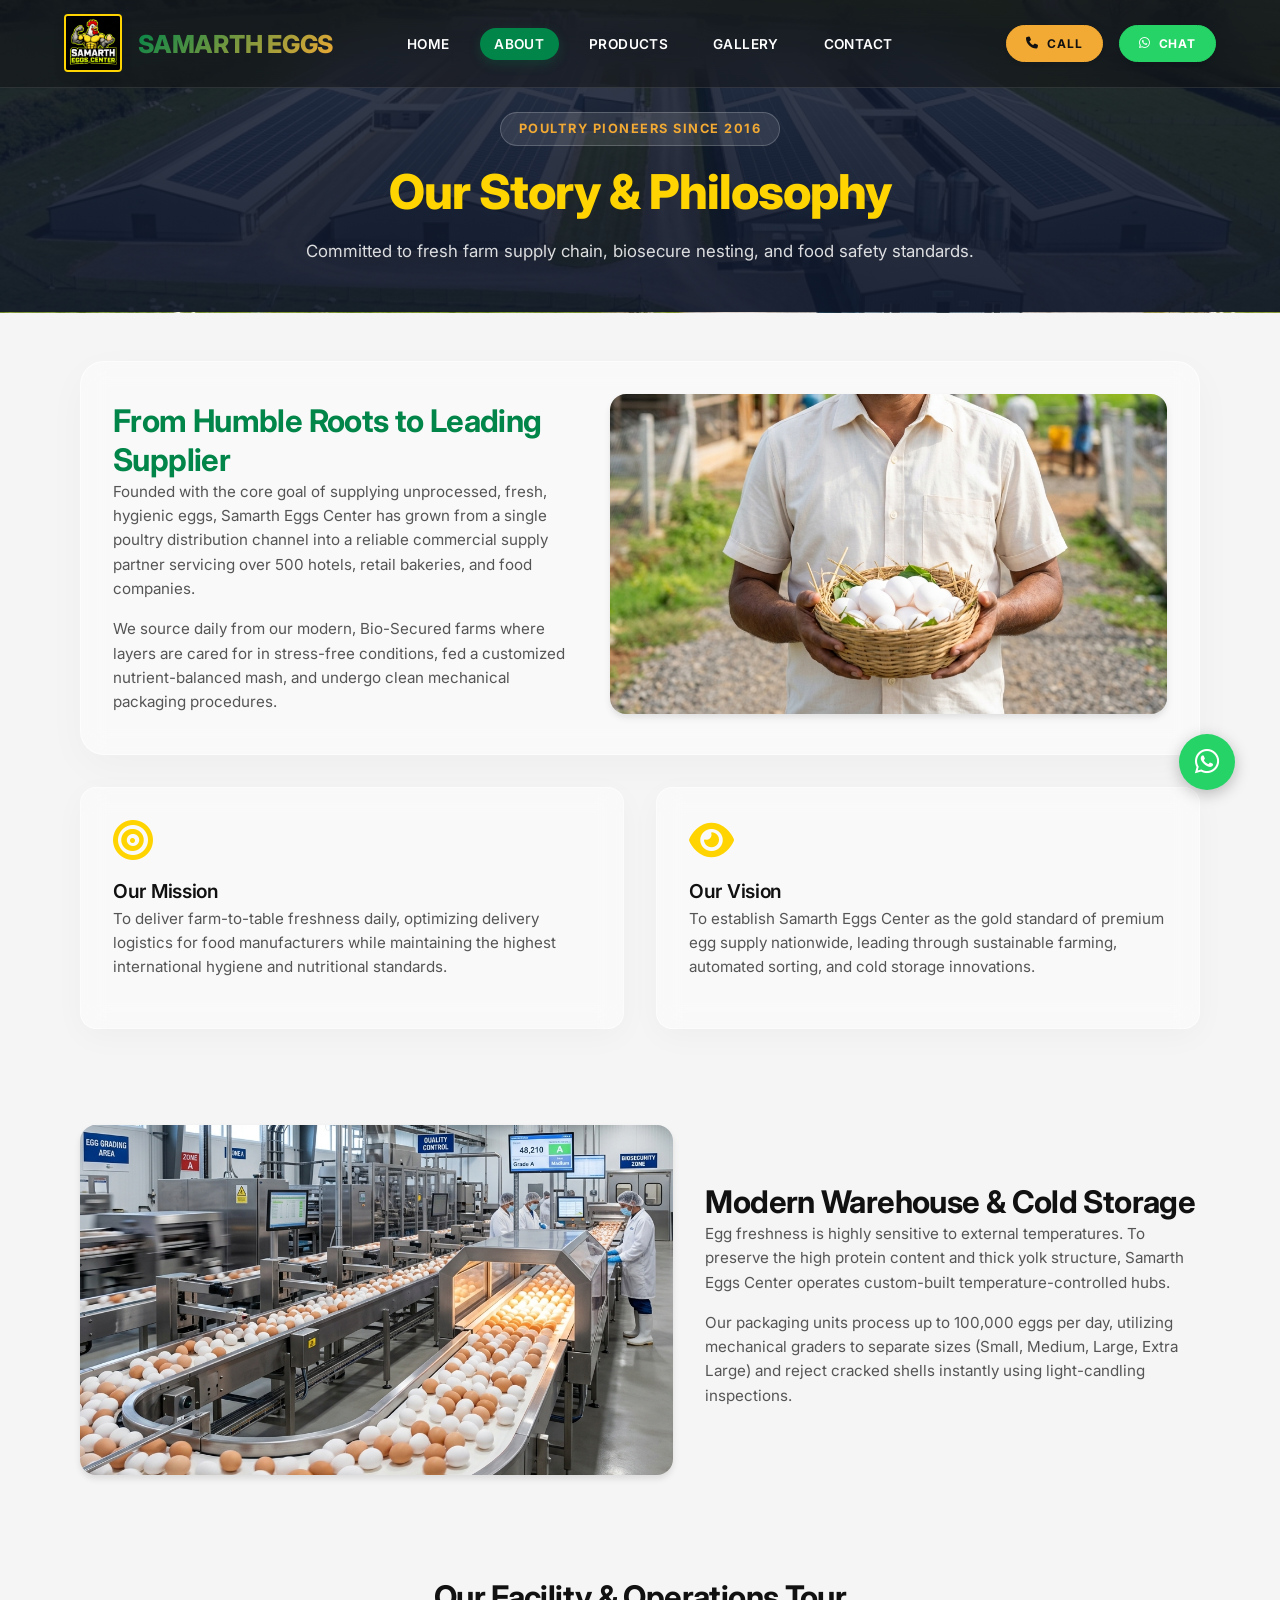
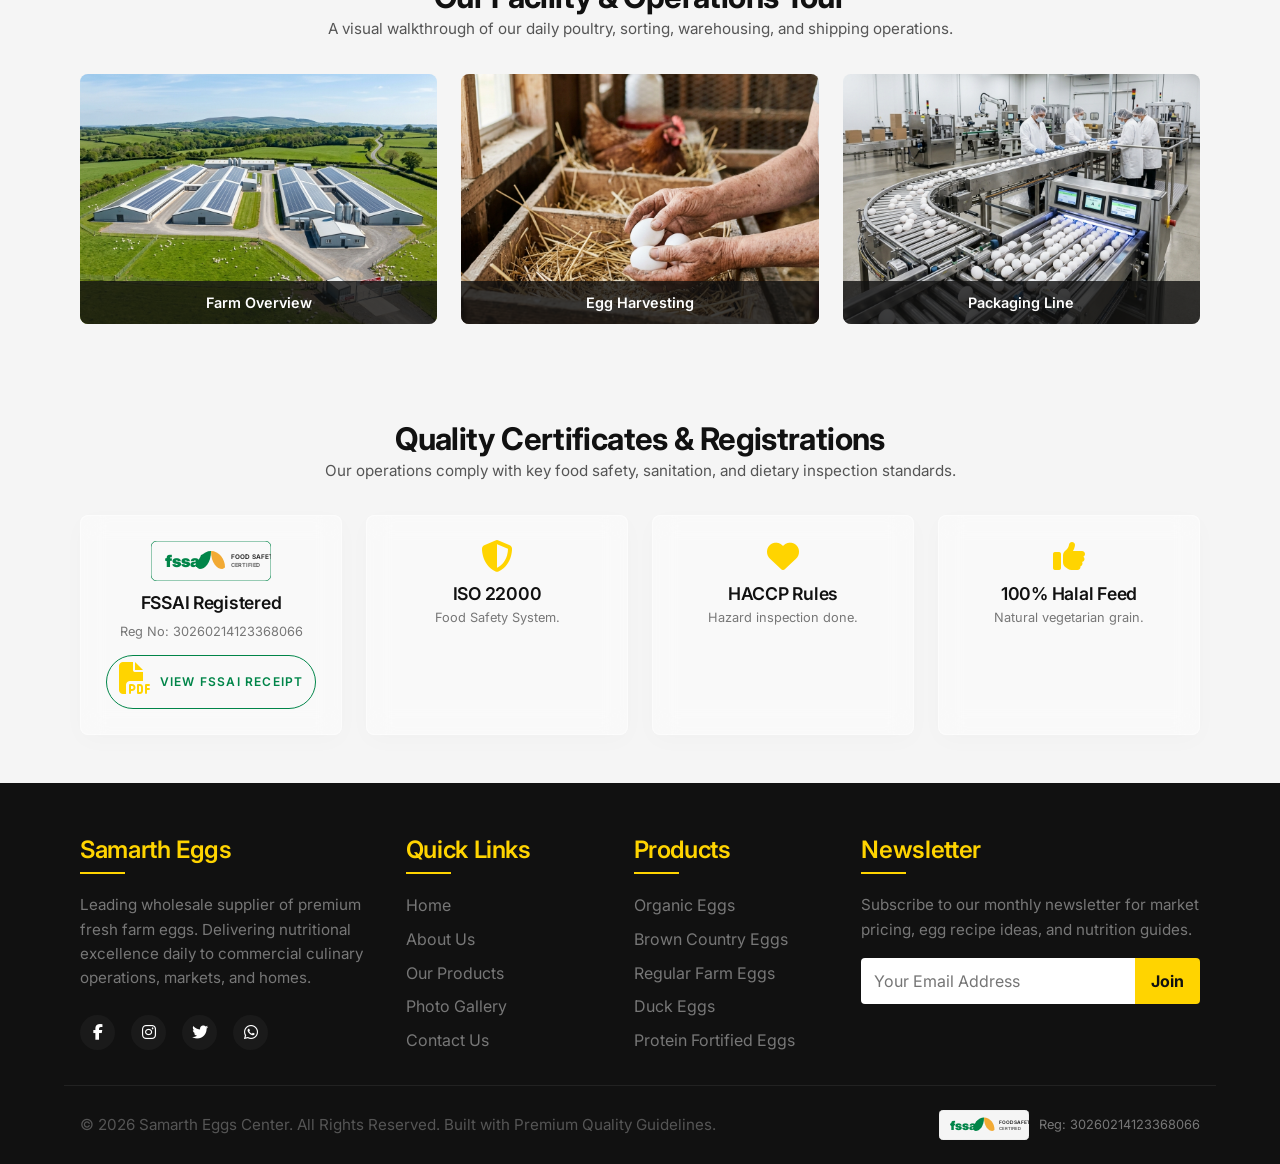
==== commit 02a740b0: "Update white eggs branding, premium frosted glass cards, google map integration, and floating whatsa" ====
--- a/about.html
+++ b/about.html
@@ -19,6 +19,13 @@
   <link rel="stylesheet" href="css/style.css">
   <link rel="stylesheet" href="css/responsive.css">
   <style>
+    body {
+      background-color: #F5F5F5 !important;
+    }
+    .section-padding {
+      background-color: transparent !important;
+      background: transparent !important;
+    }
     .mission-vision-grid {
       display: grid;
       grid-template-columns: 1fr 1fr;
@@ -26,16 +33,29 @@
       margin-top: var(--spacing-xl);
     }
     .mv-card {
-      background-color: var(--white);
-      border: 1px solid var(--gray-border);
+      background: rgba(255, 255, 255, 0.45);
+      backdrop-filter: blur(12px);
+      -webkit-backdrop-filter: blur(12px);
+      border: 1px solid rgba(255, 255, 255, 0.5);
       padding: var(--spacing-lg);
       border-radius: var(--radius-lg);
-      box-shadow: var(--shadow-sm);
+      box-shadow: 0 8px 32px 0 rgba(0, 0, 0, 0.03);
+      transition: all 0.4s cubic-bezier(0.165, 0.84, 0.44, 1);
+    }
+    .mv-card:hover {
+      background: rgba(255, 255, 255, 0.8);
+      transform: translateY(-6px);
+      box-shadow: 0 12px 40px 0 rgba(0, 0, 0, 0.07);
+      border-color: rgba(255, 255, 255, 0.7);
     }
     .mv-card i {
       font-size: 2.5rem;
       color: var(--primary);
       margin-bottom: var(--spacing-sm);
+      transition: transform 0.4s ease;
+    }
+    .mv-card:hover i {
+      transform: scale(1.1);
     }
     .infra-section {
       background-color: var(--gray-light);
@@ -56,9 +76,19 @@
     }
     .cert-item {
       padding: var(--spacing-md);
-      background-color: var(--white);
-      border: 2px dashed var(--gray-border);
+      background: rgba(255, 255, 255, 0.45);
+      backdrop-filter: blur(12px);
+      -webkit-backdrop-filter: blur(12px);
+      border: 1px solid rgba(255, 255, 255, 0.5);
       border-radius: var(--radius-md);
+      box-shadow: 0 6px 24px 0 rgba(0, 0, 0, 0.02);
+      transition: all 0.4s cubic-bezier(0.165, 0.84, 0.44, 1);
+    }
+    .cert-item:hover {
+      background: rgba(255, 255, 255, 0.85);
+      transform: translateY(-4px);
+      box-shadow: 0 10px 30px 0 rgba(0, 0, 0, 0.06);
+      border-color: rgba(255, 255, 255, 0.7);
     }
     .cert-item i {
       font-size: 2rem;
@@ -95,12 +125,12 @@
         <li><a href="products.html">Products</a></li>
         <li><a href="gallery.html">Gallery</a></li>
         <li><a href="contact.html">Contact</a></li>
-        <li class="mobile-only-action" style="margin-top: var(--spacing-md);"><a href="tel:+919876543210" class="btn btn-primary" style="display: block; text-align: center; color: var(--dark) !important; padding: 0.8rem;"><i class="fas fa-phone"></i> Call Us</a></li>
+        <li class="mobile-only-action" style="margin-top: var(--spacing-md);"><a href="tel:+918080515150" class="btn btn-primary" style="display: block; text-align: center; color: var(--dark) !important; padding: 0.8rem;"><i class="fas fa-phone"></i> Call Us</a></li>
         <li class="mobile-only-action" style="margin-top: var(--spacing-xs);"><a href="#" class="btn btn-secondary whatsapp-chat-trigger" style="display: block; text-align: center; color: var(--white) !important; padding: 0.8rem;"><i class="fab fa-whatsapp"></i> Chat WhatsApp</a></li>
       </ul>
 
       <div class="nav-actions">
-        <a href="tel:+919876543210" class="btn btn-primary" style="padding: 0.5rem 1.2rem; font-size: 0.75rem;"><i class="fas fa-phone"></i> Call</a>
+        <a href="tel:+918080515150" class="btn btn-primary" style="padding: 0.5rem 1.2rem; font-size: 0.75rem;"><i class="fas fa-phone"></i> Call</a>
         <a href="#" class="btn btn-secondary whatsapp-chat-trigger" style="padding: 0.5rem 1.2rem; font-size: 0.75rem;"><i class="fab fa-whatsapp"></i> Chat</a>
       </div>
     </div>
@@ -118,14 +148,17 @@
   <!-- Story Section -->
   <section class="section-padding">
     <div class="container reveal-item">
-      <div class="about-summary">
-        <div>
-          <h2>From Humble Roots to Leading Supplier</h2>
-          <p>Founded with the core goal of supplying unprocessed, fresh, hygienic eggs, Samarth Eggs Center has grown from a single poultry distribution channel into a reliable commercial supply partner servicing over 500 hotels, retail bakeries, and food companies.</p>
-          <p>We source daily from our modern, Bio-Secured farms where layers are cared for in stress-free conditions, fed a customized nutrient-balanced mash, and undergo clean mechanical packaging procedures.</p>
-        </div>
-        <div>
-          <img src="assets/images/about/about-story.webp" alt="Poultry farm hens feeding" loading="lazy" style="width: 100%; height: 300px; object-fit: cover; border-radius: var(--radius-lg);">
+      <!-- Premium Frosted Glass Card Wrapper -->
+      <div style="background: rgba(255, 255, 255, 0.45); backdrop-filter: blur(12px); -webkit-backdrop-filter: blur(12px); border: 1px solid rgba(255, 255, 255, 0.6); padding: var(--spacing-xl); border-radius: 24px; box-shadow: 0 12px 40px rgba(0, 0, 0, 0.03); margin-bottom: var(--spacing-xl);">
+        <div class="about-summary" style="margin: 0;">
+          <div>
+            <h2 style="margin-top: 0; color: var(--nagpal-green);">From Humble Roots to Leading Supplier</h2>
+            <p>Founded with the core goal of supplying unprocessed, fresh, hygienic eggs, Samarth Eggs Center has grown from a single poultry distribution channel into a reliable commercial supply partner servicing over 500 hotels, retail bakeries, and food companies.</p>
+            <p style="margin-bottom: 0;">We source daily from our modern, Bio-Secured farms where layers are cared for in stress-free conditions, fed a customized nutrient-balanced mash, and undergo clean mechanical packaging procedures.</p>
+          </div>
+          <div>
+            <img src="assets/images/about/about-story.webp" alt="Poultry farm hens feeding" loading="lazy" style="width: 100%; height: 320px; object-fit: cover; object-position: center bottom; border-radius: var(--radius-lg); box-shadow: var(--shadow-md);">
+          </div>
         </div>
       </div>
 
@@ -188,14 +221,24 @@
   <section class="section-padding" style="background-color: var(--gray-light);">
     <div class="container">
       <div class="text-center mb-xl">
-        <h2>Quality Certificates</h2>
+        <h2>Quality Certificates &amp; Registrations</h2>
         <p>Our operations comply with key food safety, sanitation, and dietary inspection standards.</p>
       </div>
       <div class="certs-grid reveal-item">
-        <div class="cert-item">
-          <i class="fas fa-award"></i>
-          <h3 style="font-size: 1.1rem; color: var(--dark);">FSSAI Approved</h3>
-          <p style="font-size: 0.8rem; color: var(--gray);">Safe food handling.</p>
+        <div class="cert-item" style="display: flex; flex-direction: column; align-items: center; text-align: center; justify-content: center; min-height: 220px;">
+          <div style="margin-bottom: var(--spacing-xs);">
+            <svg xmlns="http://www.w3.org/2000/svg" viewBox="0 0 300 100" width="120" height="40" style="vertical-align: middle;">
+              <rect width="300" height="100" rx="15" fill="#f9f9f9" stroke="#018549" stroke-width="2"/>
+              <text x="35" y="65" font-family="'Inter', sans-serif" font-weight="900" font-size="42" fill="#018549">fssai</text>
+              <path d="M150 25 C170 25, 185 45, 185 65 C185 67, 180 70, 178 70 C165 70, 150 55, 150 25 Z" fill="#f2aa34"/>
+              <path d="M150 25 C130 25, 115 45, 115 65 C115 67, 120 70, 122 70 C135 70, 150 55, 150 25 Z" fill="#018549"/>
+              <text x="200" y="45" font-family="'Inter', sans-serif" font-weight="700" font-size="16" fill="#333">FOOD SAFETY</text>
+              <text x="200" y="65" font-family="'Inter', sans-serif" font-weight="700" font-size="14" fill="#666">CERTIFIED</text>
+            </svg>
+          </div>
+          <h3 style="font-size: 1.1rem; color: var(--dark); margin-bottom: 5px;">FSSAI Registered</h3>
+          <p style="font-size: 0.8rem; color: var(--gray); margin-bottom: 12px;">Reg No: 30260214123368066</p>
+          <a href="assets/docs/fssai-receipt.pdf" target="_blank" class="btn btn-outline" style="font-size: 0.75rem; padding: 6px 12px; border-width: 1px; border-color: var(--nagpal-green); color: var(--nagpal-green); font-weight: 600;"><i class="fas fa-file-pdf"></i> View FSSAI Receipt</a>
         </div>
         <div class="cert-item">
           <i class="fas fa-shield-halved"></i>
@@ -258,12 +301,28 @@
         </form>
       </div>
     </div>
-    <div class="container footer-bottom">
-      <p>&copy; 2026 Samarth Eggs Center. All Rights Reserved. Built with Premium Quality Guidelines.</p>
+    <div class="container footer-bottom" style="display: flex; justify-content: space-between; align-items: center; flex-wrap: wrap; gap: var(--spacing-sm);">
+      <p style="margin: 0;">&copy; 2026 Samarth Eggs Center. All Rights Reserved. Built with Premium Quality Guidelines.</p>
+      <div style="display: flex; align-items: center; gap: 10px;">
+        <svg xmlns="http://www.w3.org/2000/svg" viewBox="0 0 300 100" width="90" height="30" style="vertical-align: middle;">
+          <rect width="300" height="100" rx="15" fill="#f5f5f5" stroke="#e0e0e0" stroke-width="2"/>
+          <text x="35" y="65" font-family="'Inter', sans-serif" font-weight="900" font-size="42" fill="#018549">fssai</text>
+          <path d="M150 25 C170 25, 185 45, 185 65 C185 67, 180 70, 178 70 C165 70, 150 55, 150 25 Z" fill="#f2aa34"/>
+          <path d="M150 25 C130 25, 115 45, 115 65 C115 67, 120 70, 122 70 C135 70, 150 55, 150 25 Z" fill="#018549"/>
+          <text x="200" y="45" font-family="'Inter', sans-serif" font-weight="700" font-size="16" fill="#333">FOOD SAFETY</text>
+          <text x="200" y="65" font-family="'Inter', sans-serif" font-weight="700" font-size="14" fill="#666">CERTIFIED</text>
+        </svg>
+        <span style="font-size: 0.8rem; color: var(--gray);">Reg: 30260214123368066</span>
+      </div>
     </div>
   </footer>
 
   <button id="back-to-top" aria-label="Back to Top"><i class="fas fa-chevron-up"></i></button>
+
+  <!-- Floating WhatsApp Widget -->
+  <a href="https://wa.me/917738515150?text=Hello%20Samarth%20Eggs%20Center%2C%20I%20would%20like%20to%20make%20an%20inquiry%20regarding%20farm-fresh%20eggs%20supply." class="whatsapp-float" target="_blank" aria-label="Chat on WhatsApp">
+    <i class="fab fa-whatsapp"></i>
+  </a>
 
   <script src="js/navbar.js" defer></script>
   <script src="js/lazyload.js" defer></script>
--- a/css/style.css
+++ b/css/style.css
@@ -938,7 +938,7 @@
 }
 
 #back-to-top.show {
-  right: 30px;
+  right: 45px;
 }
 
 #back-to-top:hover {
@@ -961,3 +961,54 @@
 .mobile-only-action {
   display: none;
 }
+
+/* Floating WhatsApp Widget */
+.whatsapp-float {
+  position: fixed;
+  bottom: 110px; /* Offset to not overlap back-to-top button */
+  right: 45px; /* Increased from 30px to 45px to prevent clipping on boxed layouts */
+  width: 56px;
+  height: 56px;
+  background-color: #25d366;
+  color: #fff !important;
+  border-radius: 50%;
+  text-align: center;
+  font-size: 28px;
+  box-shadow: 0 4px 15px rgba(0, 0, 0, 0.25);
+  z-index: 9999;
+  display: flex;
+  align-items: center;
+  justify-content: center;
+  text-decoration: none;
+  transition: all 0.3s cubic-bezier(0.175, 0.885, 0.32, 1.275);
+}
+
+.whatsapp-float:hover {
+  background-color: #128c7e;
+  transform: scale(1.08) translateY(-2px);
+}
+
+.whatsapp-float::after {
+  content: '';
+  position: absolute;
+  width: 100%;
+  height: 100%;
+  border-radius: 50%;
+  border: 2px solid #25d366;
+  top: 0;
+  left: 0;
+  box-sizing: border-box;
+  animation: wa-pulse 1.8s infinite;
+  opacity: 0;
+}
+
+@keyframes wa-pulse {
+  0% {
+    transform: scale(1);
+    opacity: 0.8;
+  }
+  100% {
+    transform: scale(1.4);
+    opacity: 0;
+  }
+}
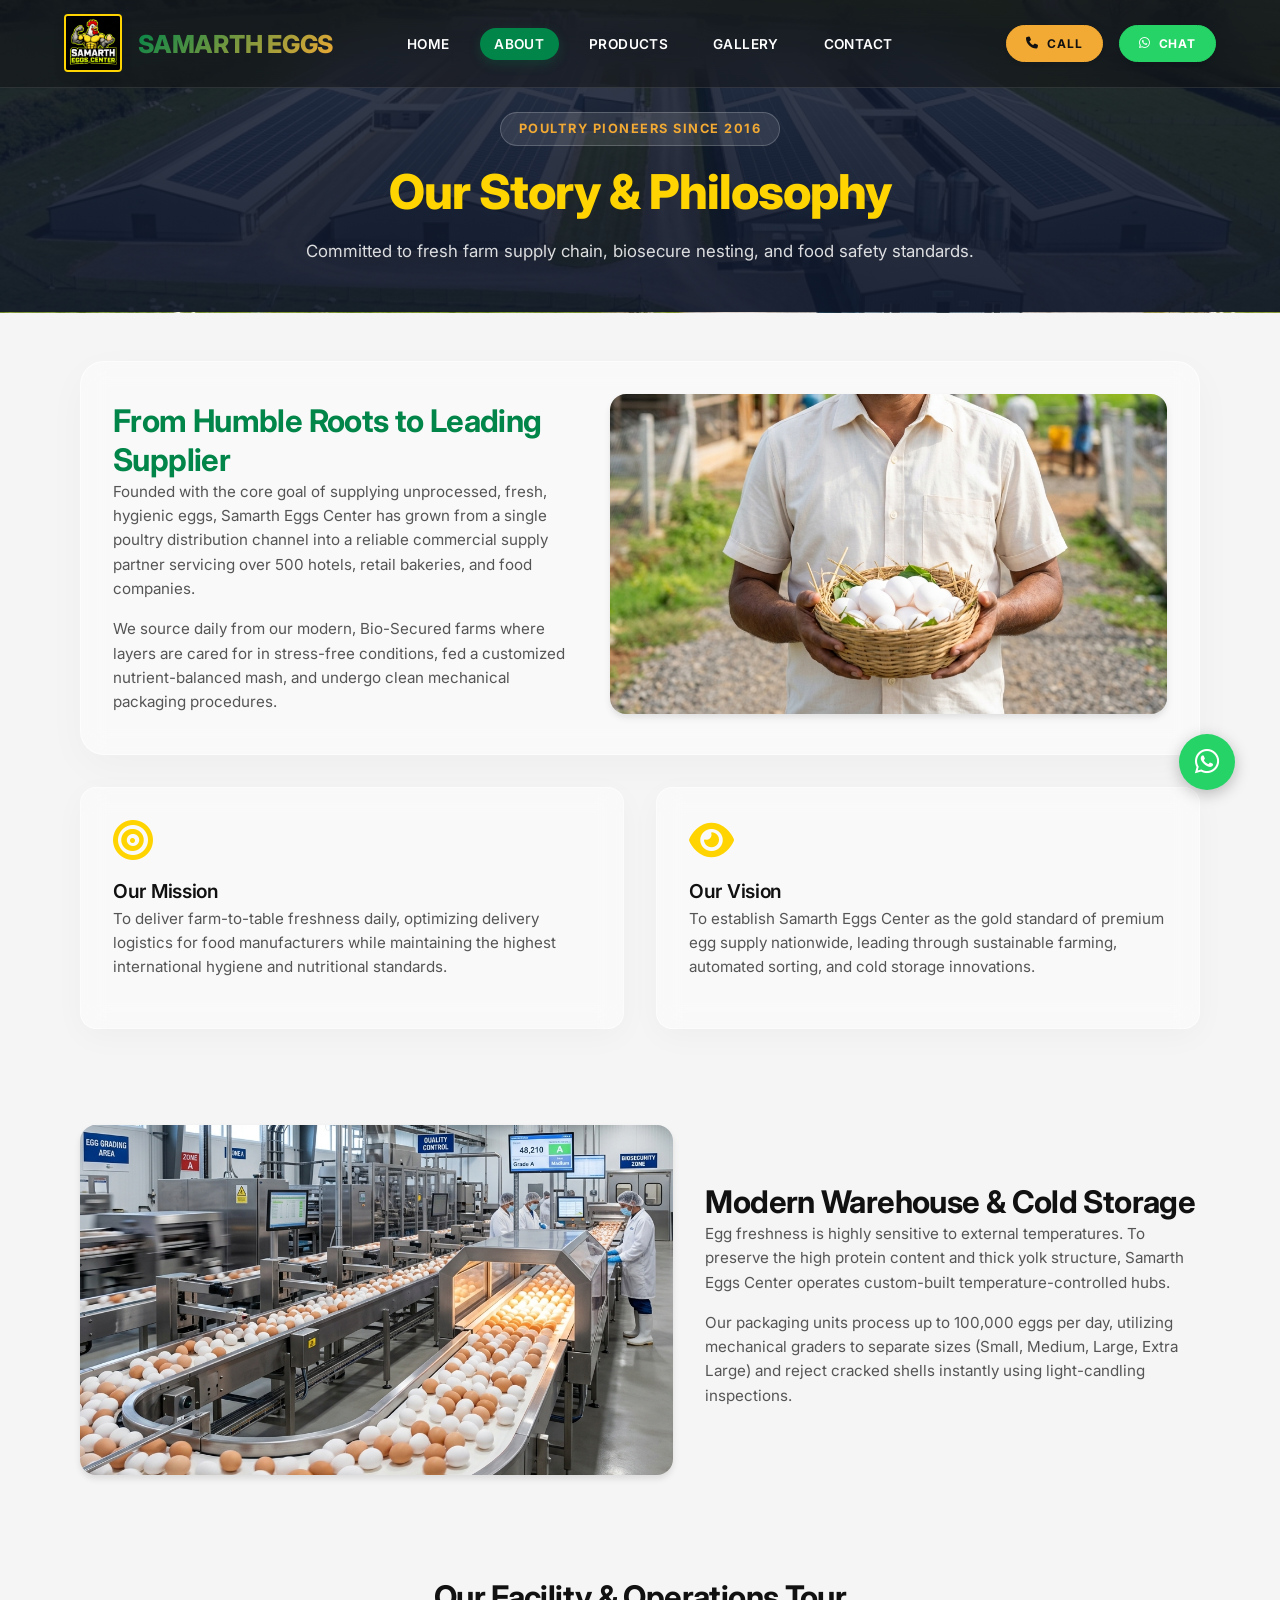
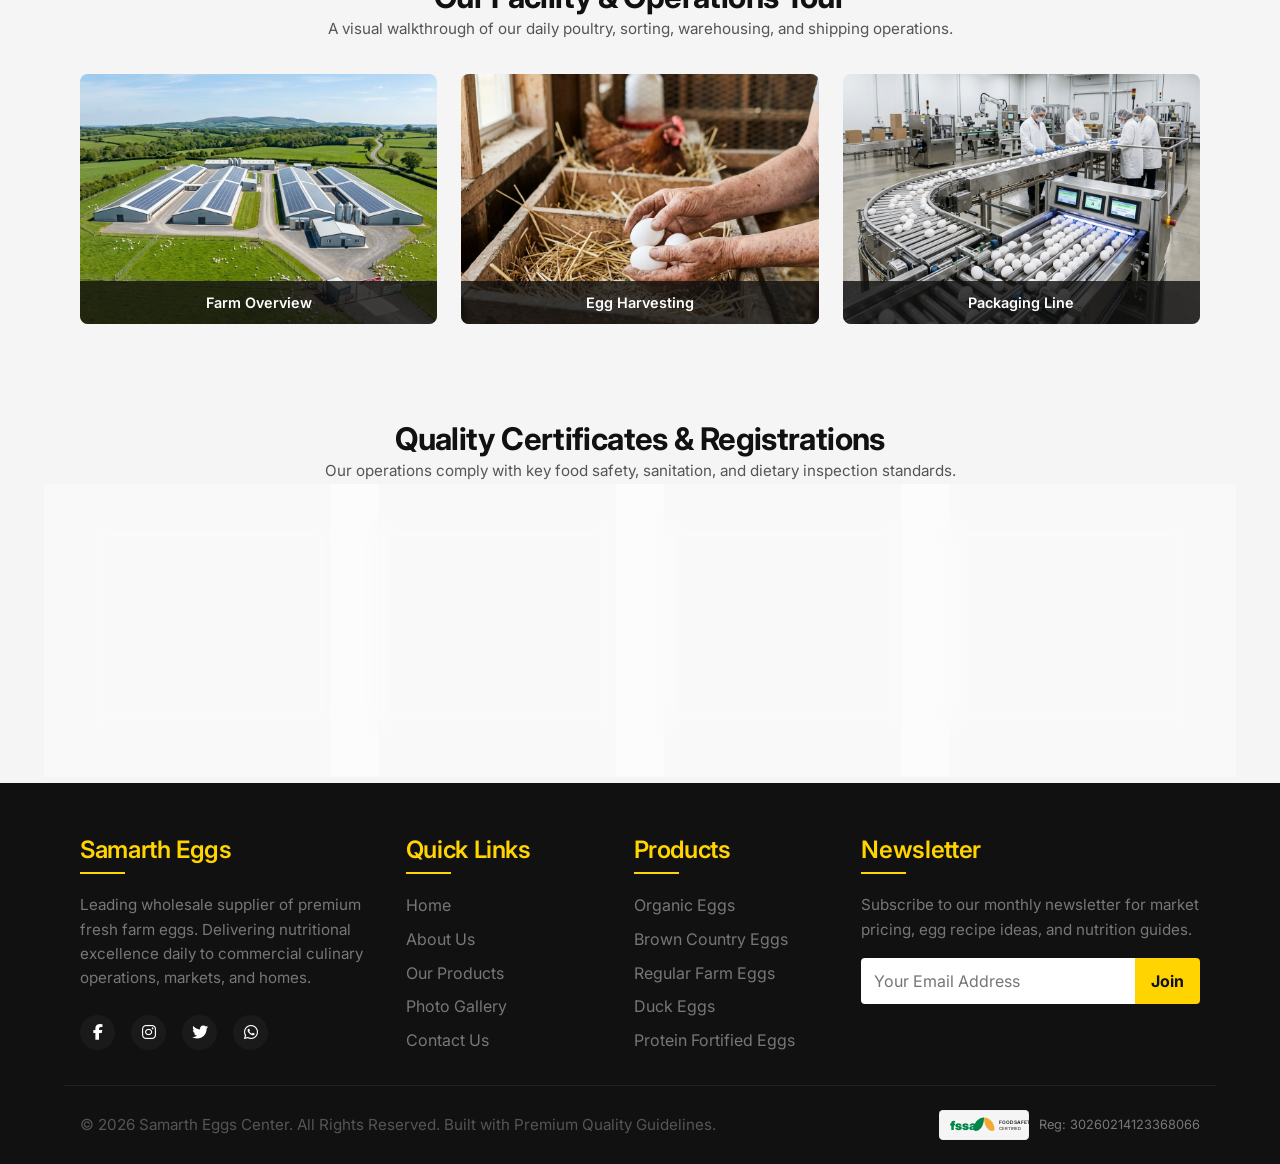
==== commit fadf809a: "Standardize 4-span animated mobile menu toggle across all subpages to match home page size and behav" ====
--- a/about.html
+++ b/about.html
@@ -115,11 +115,14 @@
         <span class="logo-text">SAMARTH EGGS</span>
       </a>
       
-      <button class="mobile-menu-toggle" aria-label="Toggle Navigation">
-        <i class="fas fa-bars"></i>
+      <button class="mobile-menu-toggle" aria-label="Toggle Navigation" aria-expanded="false" aria-controls="nav-links">
+        <span></span>
+        <span></span>
+        <span></span>
+        <span></span>
       </button>
 
-      <ul class="nav-links">
+      <ul class="nav-links" id="nav-links">
         <li><a href="index.html">Home</a></li>
         <li><a href="about.html">About</a></li>
         <li><a href="products.html">Products</a></li>
--- a/css/style.css
+++ b/css/style.css
@@ -1012,3 +1012,38 @@
     opacity: 0;
   }
 }
+
+/* Contact Page Styles */
+.contact-section-layout {
+  display: grid;
+  grid-template-columns: 1fr 1.2fr;
+  gap: var(--spacing-xl);
+  align-items: start;
+}
+
+.contact-card {
+  background: rgba(255, 255, 255, 0.45);
+  backdrop-filter: blur(12px);
+  -webkit-backdrop-filter: blur(12px);
+  border: 1px solid rgba(255, 255, 255, 0.55);
+  border-radius: var(--radius-lg);
+  padding: var(--spacing-xl);
+  box-shadow: 0 12px 40px rgba(0, 0, 0, 0.03);
+  transition: all var(--transition-normal);
+}
+
+.contact-card:hover {
+  background: rgba(255, 255, 255, 0.8);
+  transform: translateY(-5px);
+  box-shadow: 0 16px 48px rgba(0, 0, 0, 0.08);
+  border-color: rgba(255, 255, 255, 0.7);
+}
+
+.map-container {
+  width: 100%;
+  height: 400px;
+  border-radius: var(--radius-lg);
+  overflow: hidden;
+  box-shadow: var(--shadow-md);
+  margin-top: var(--spacing-xl);
+}
--- a/css/responsive.css
+++ b/css/responsive.css
@@ -180,7 +180,11 @@
 
   .form-group-row {
     grid-template-columns: 1fr;
-    gap: 0;
+    gap: var(--spacing-md);
+  }
+  .map-container {
+    height: 300px !important;
+    margin-top: var(--spacing-lg) !important;
   }
 }
 
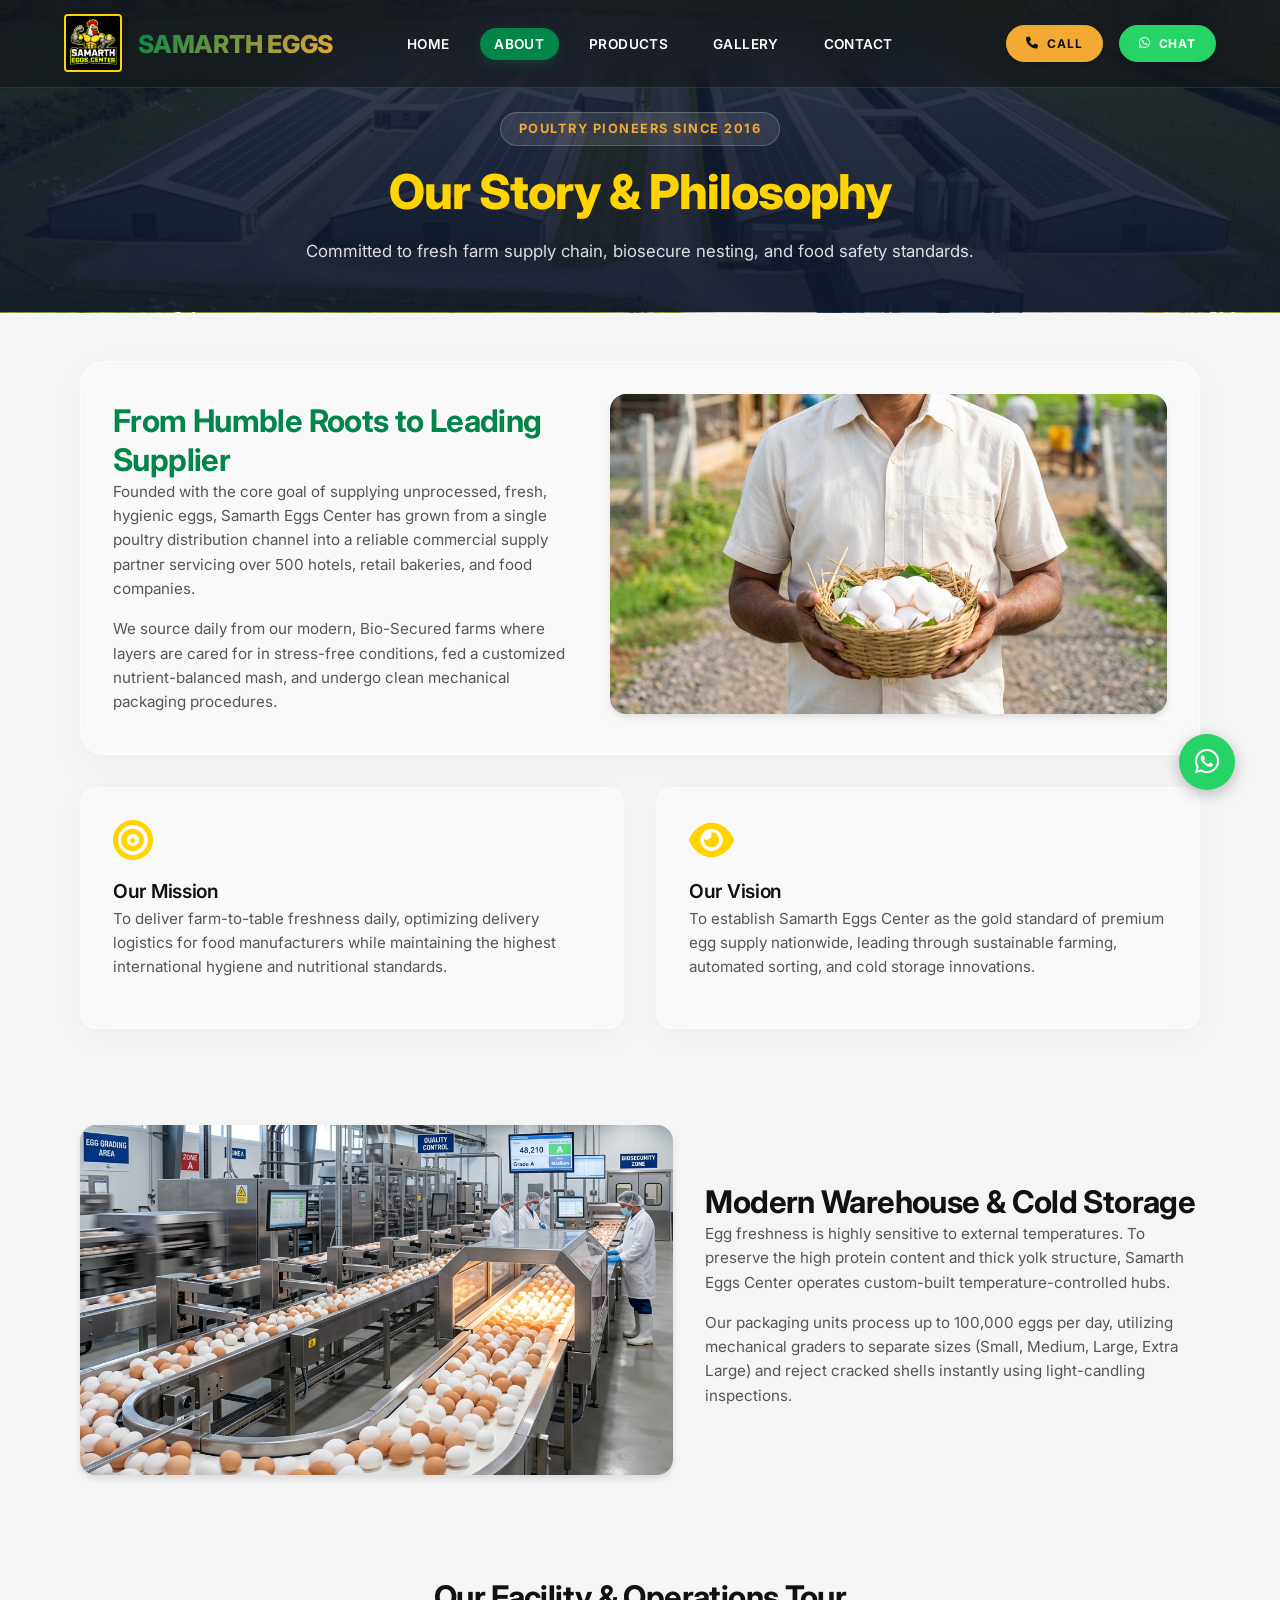
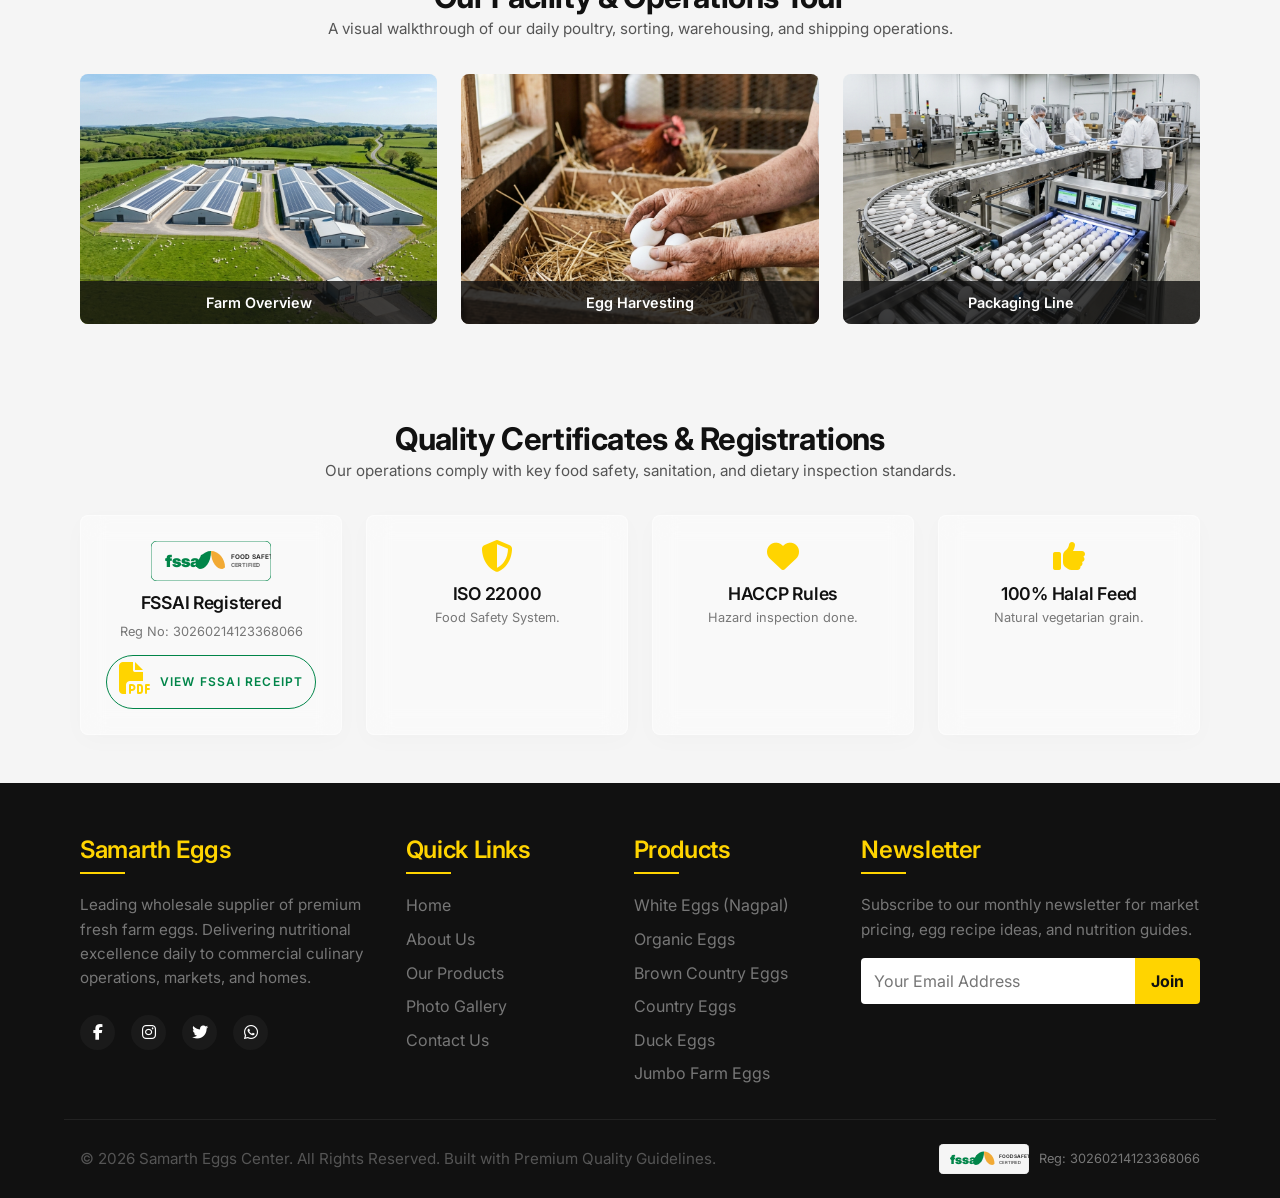
==== commit 18909250: "Standardize footer links and add deep category filter redirection across all pages" ====
--- a/about.html
+++ b/about.html
@@ -288,11 +288,12 @@
       <div class="footer-col">
         <h3>Products</h3>
         <ul class="footer-links">
-          <li><a href="products.html">Organic Eggs</a></li>
-          <li><a href="products.html">Brown Country Eggs</a></li>
-          <li><a href="products.html">Regular Farm Eggs</a></li>
-          <li><a href="products.html">Duck Eggs</a></li>
-          <li><a href="products.html">Protein Fortified Eggs</a></li>
+          <li><a href="products.html?filter=white">White Eggs (Nagpal)</a></li>
+          <li><a href="products.html?filter=organic">Organic Eggs</a></li>
+          <li><a href="products.html?filter=brown">Brown Country Eggs</a></li>
+          <li><a href="products.html?filter=country">Country Eggs</a></li>
+          <li><a href="products.html?filter=duck">Duck Eggs</a></li>
+          <li><a href="products.html?filter=jumbo">Jumbo Farm Eggs</a></li>
         </ul>
       </div>
       <div class="footer-col">
--- a/css/responsive.css
+++ b/css/responsive.css
@@ -159,7 +159,12 @@
 
   /* Footer */
   .footer-grid {
-    grid-template-columns: 1fr 1fr;
+    grid-template-columns: repeat(2, 1fr);
+    gap: var(--spacing-lg) var(--spacing-md);
+  }
+  .footer-col:first-child,
+  .footer-col:last-child {
+    grid-column: span 2;
   }
 }
 
@@ -190,8 +195,12 @@
 
 @media (max-width: 480px) {
   .footer-grid {
-    grid-template-columns: 1fr;
-    gap: var(--spacing-md);
+    grid-template-columns: repeat(2, 1fr);
+    gap: var(--spacing-md) var(--spacing-sm);
+  }
+  .footer-col:first-child,
+  .footer-col:last-child {
+    grid-column: span 2;
   }
   
   .about-badge {
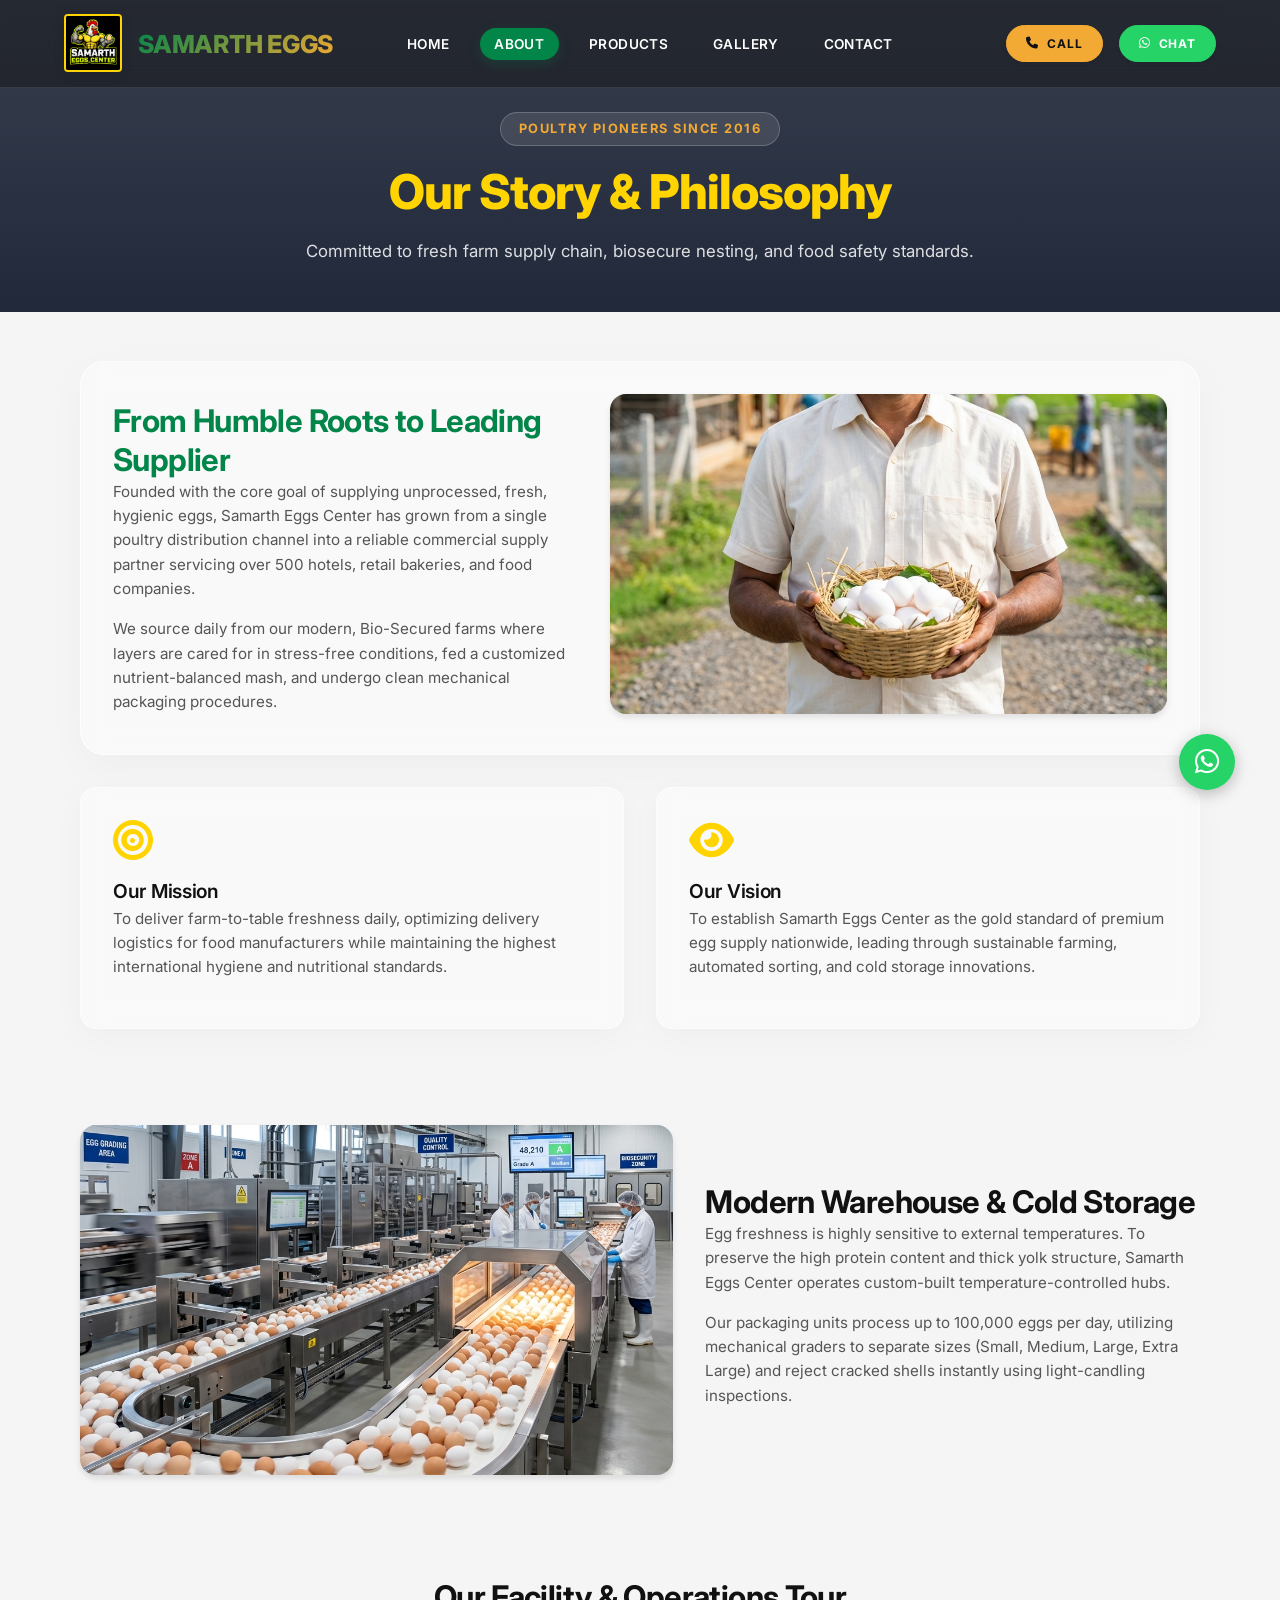
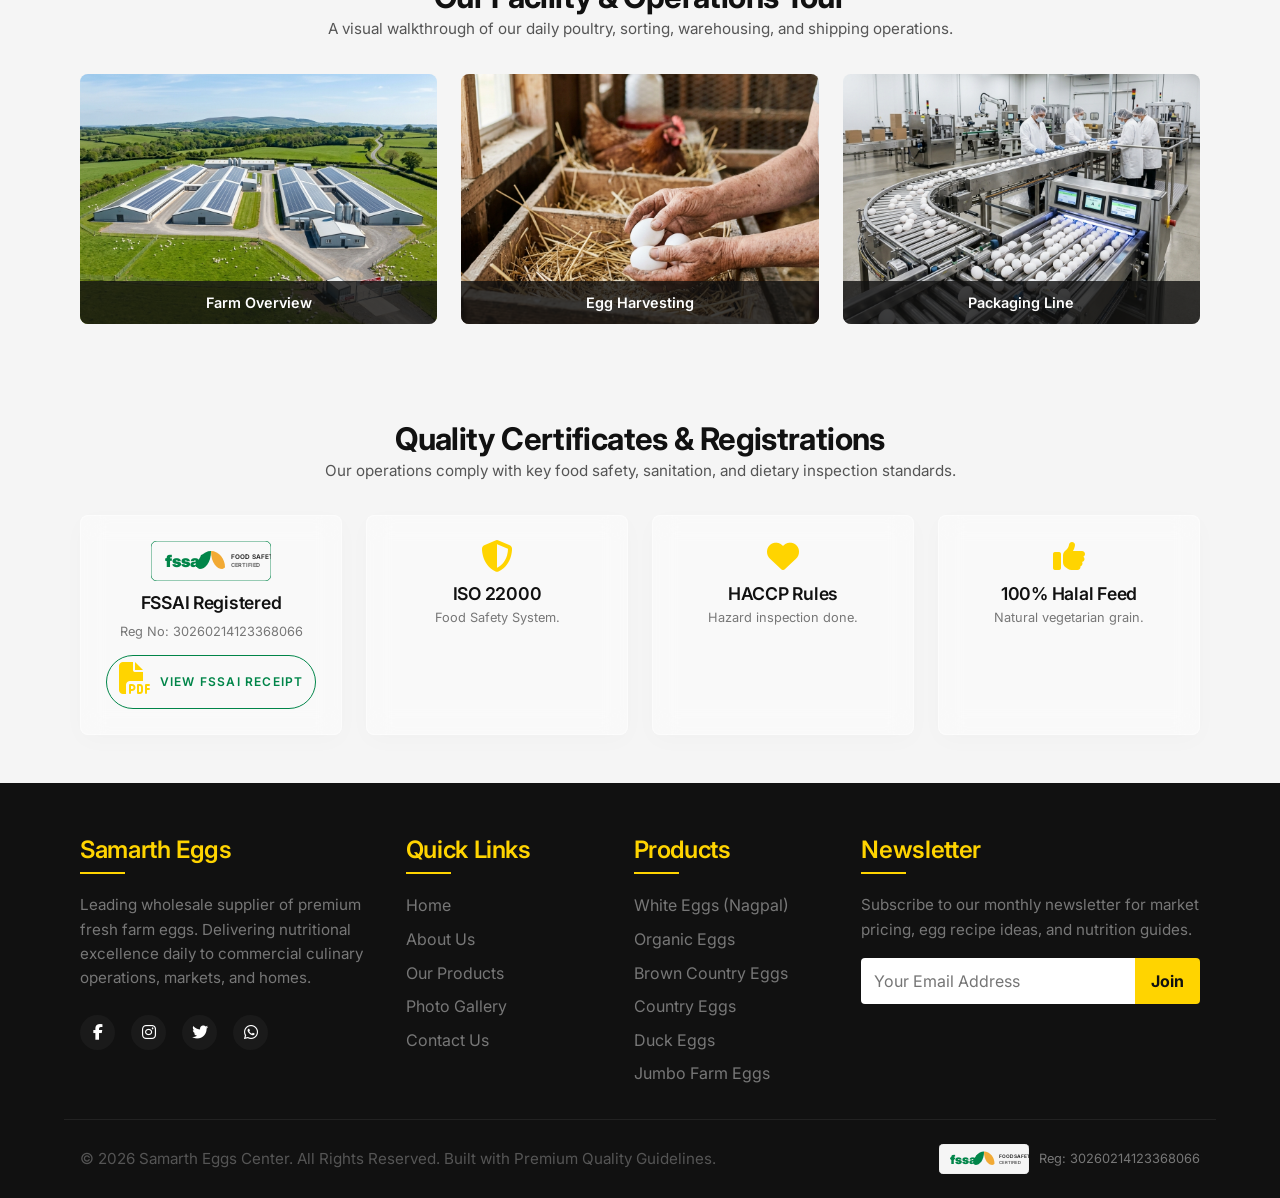
==== commit d59d5d4c: "feat: complete Phase 1 project restructuring, WebP images, 10/10 SEO package, and modular PHP includ" ====
--- a/about.html
+++ b/about.html
@@ -1,37 +1,95 @@
 <!DOCTYPE html>
 <html lang="en">
+
 <head>
   <meta charset="UTF-8">
   <meta name="viewport" content="width=device-width, initial-scale=1.0">
-  <title>About Us | Samarth Eggs Center</title>
-  <meta name="description" content="Learn about Samarth Eggs Center story, mission, vision, and our state-of-the-art cold storage infrastructure. Serving fresh eggs since 2016.">
-  
+  <title>About Us | Samarth Eggs Center - Fresh Egg Supplier in Mumbai</title>
+  <meta name="description" content="Learn about Samarth Eggs Center, leading wholesale and retail fresh egg supplier in Sewri Mumbai since 2016. Sourcing biosecure farm eggs daily.">
+  <meta name="robots" content="index, follow, max-image-preview:large">
+  <meta name="author" content="Anti Gravity">
+  <meta name="theme-color" content="#f4b400">
+
+  <!-- Resource Hints & Preconnects -->
+  <link rel="preconnect" href="https://fonts.googleapis.com">
+  <link rel="preconnect" href="https://fonts.gstatic.com" crossorigin>
+  <link rel="preconnect" href="https://cdnjs.cloudflare.com" crossorigin>
+
+  <!-- Canonical & Social Metas -->
   <link rel="canonical" href="https://samartheggscenter.com/about.html">
-  <meta property="og:title" content="About Us | Samarth Eggs Center">
-  <meta property="og:description" content="Learn about Samarth Eggs Center story, mission, vision, and our state-of-the-art cold storage infrastructure.">
+  <meta property="og:locale" content="en_US">
+  <meta property="og:site_name" content="Samarth Eggs Center">
+  <meta property="og:title" content="About Us | Samarth Eggs Center - Fresh Egg Supplier in Mumbai">
+  <meta property="og:description" content="Learn about Samarth Eggs Center, leading wholesale and retail fresh egg supplier in Sewri Mumbai since 2016.">
   <meta property="og:type" content="website">
   <meta property="og:url" content="https://samartheggscenter.com/about.html">
-  <meta property="og:image" content="https://samartheggscenter.com/logo.jpeg">
-  
-  <link rel="icon" type="image/jpeg" href="logo.jpeg">
+  <meta property="og:image" content="https://samartheggscenter.com/assets/images/logo/logo.webp">
+  <meta name="twitter:card" content="summary_large_image">
+  <meta name="twitter:title" content="About Us | Samarth Eggs Center">
+  <meta name="twitter:description" content="Learn about Samarth Eggs Center, leading wholesale and retail fresh egg supplier in Sewri Mumbai since 2016.">
+  <meta name="twitter:image" content="https://samartheggscenter.com/assets/images/logo/logo.webp">
+
+  <!-- Favicon Set & PWA Manifest -->
+  <link rel="manifest" href="manifest.json">
+  <link rel="icon" type="image/webp" sizes="32x32" href="assets/images/logo/logo.webp">
+  <link rel="apple-touch-icon" href="assets/images/logo/logo.webp">
+
+  <!-- Icons CDN & CSS -->
   <link rel="stylesheet" href="https://cdnjs.cloudflare.com/ajax/libs/font-awesome/6.4.0/css/all.min.css">
-  
-  <link rel="stylesheet" href="css/style.css">
-  <link rel="stylesheet" href="css/responsive.css">
+  <link rel="stylesheet" href="assets/css/style.css">
+  <link rel="stylesheet" href="assets/css/responsive.css">
+
+  <!-- AboutPage & BreadcrumbList JSON-LD Schema -->
+  <script type="application/ld+json">
+  [
+    {
+      "@context": "https://schema.org",
+      "@type": "AboutPage",
+      "name": "About Samarth Eggs Center",
+      "description": "Learn about Samarth Eggs Center story, mission, vision, and state-of-the-art cold storage infrastructure.",
+      "publisher": {
+        "@type": "Organization",
+        "name": "Samarth Eggs Center",
+        "logo": "https://samartheggscenter.com/assets/images/logo/logo.webp"
+      }
+    },
+    {
+      "@context": "https://schema.org",
+      "@type": "BreadcrumbList",
+      "itemListElement": [
+        {
+          "@type": "ListItem",
+          "position": 1,
+          "name": "Home",
+          "item": "https://samartheggscenter.com/index.html"
+        },
+        {
+          "@type": "ListItem",
+          "position": 2,
+          "name": "About Us",
+          "item": "https://samartheggscenter.com/about.html"
+        }
+      ]
+    }
+  ]
+  </script>
   <style>
     body {
       background-color: #F5F5F5 !important;
     }
+
     .section-padding {
       background-color: transparent !important;
       background: transparent !important;
     }
+
     .mission-vision-grid {
       display: grid;
       grid-template-columns: 1fr 1fr;
       gap: var(--spacing-lg);
       margin-top: var(--spacing-xl);
     }
+
     .mv-card {
       background: rgba(255, 255, 255, 0.45);
       backdrop-filter: blur(12px);
@@ -42,24 +100,29 @@
       box-shadow: 0 8px 32px 0 rgba(0, 0, 0, 0.03);
       transition: all 0.4s cubic-bezier(0.165, 0.84, 0.44, 1);
     }
+
     .mv-card:hover {
       background: rgba(255, 255, 255, 0.8);
       transform: translateY(-6px);
       box-shadow: 0 12px 40px 0 rgba(0, 0, 0, 0.07);
       border-color: rgba(255, 255, 255, 0.7);
     }
+
     .mv-card i {
       font-size: 2.5rem;
       color: var(--primary);
       margin-bottom: var(--spacing-sm);
       transition: transform 0.4s ease;
     }
+
     .mv-card:hover i {
       transform: scale(1.1);
     }
+
     .infra-section {
       background-color: var(--gray-light);
     }
+
     .infra-grid {
       display: grid;
       grid-template-columns: 1.2fr 1fr;
@@ -74,6 +137,7 @@
       text-align: center;
       margin-top: var(--spacing-lg);
     }
+
     .cert-item {
       padding: var(--spacing-md);
       background: rgba(255, 255, 255, 0.45);
@@ -84,12 +148,14 @@
       box-shadow: 0 6px 24px 0 rgba(0, 0, 0, 0.02);
       transition: all 0.4s cubic-bezier(0.165, 0.84, 0.44, 1);
     }
+
     .cert-item:hover {
       background: rgba(255, 255, 255, 0.85);
       transform: translateY(-4px);
       box-shadow: 0 10px 30px 0 rgba(0, 0, 0, 0.06);
       border-color: rgba(255, 255, 255, 0.7);
     }
+
     .cert-item i {
       font-size: 2rem;
       color: var(--primary);
@@ -97,6 +163,7 @@
     }
   </style>
 </head>
+
 <body>
 
   <!-- Preloader -->
@@ -111,10 +178,11 @@
   <header class="scrolled">
     <div class="container navbar">
       <a href="index.html" class="logo" style="display: flex; align-items: center; gap: var(--spacing-sm);">
-        <img src="assets/images/logo/logo.jpeg" alt="Samarth Eggs Mascot Logo" style="border-radius: var(--radius-sm); border: 2px solid var(--primary);">
+        <img src="assets/images/logo/logo.webp" alt="Samarth Eggs Mascot Logo"
+          style="border-radius: var(--radius-sm); border: 2px solid var(--primary);">
         <span class="logo-text">SAMARTH EGGS</span>
       </a>
-      
+
       <button class="mobile-menu-toggle" aria-label="Toggle Navigation" aria-expanded="false" aria-controls="nav-links">
         <span></span>
         <span></span>
@@ -128,13 +196,21 @@
         <li><a href="products.html">Products</a></li>
         <li><a href="gallery.html">Gallery</a></li>
         <li><a href="contact.html">Contact</a></li>
-        <li class="mobile-only-action" style="margin-top: var(--spacing-md);"><a href="tel:+918080515150" class="btn btn-primary" style="display: block; text-align: center; color: var(--dark) !important; padding: 0.8rem;"><i class="fas fa-phone"></i> Call Us</a></li>
-        <li class="mobile-only-action" style="margin-top: var(--spacing-xs);"><a href="#" class="btn btn-secondary whatsapp-chat-trigger" style="display: block; text-align: center; color: var(--white) !important; padding: 0.8rem;"><i class="fab fa-whatsapp"></i> Chat WhatsApp</a></li>
+        <li class="mobile-only-action" style="margin-top: var(--spacing-md);"><a href="tel:+918080515150"
+            class="btn btn-primary"
+            style="display: block; text-align: center; color: var(--dark) !important; padding: 0.8rem;"><i
+              class="fas fa-phone"></i> Call Us</a></li>
+        <li class="mobile-only-action" style="margin-top: var(--spacing-xs);"><a href="#"
+            class="btn btn-secondary whatsapp-chat-trigger"
+            style="display: block; text-align: center; color: var(--white) !important; padding: 0.8rem;"><i
+              class="fab fa-whatsapp"></i> Chat WhatsApp</a></li>
       </ul>
 
       <div class="nav-actions">
-        <a href="tel:+918080515150" class="btn btn-primary" style="padding: 0.5rem 1.2rem; font-size: 0.75rem;"><i class="fas fa-phone"></i> Call</a>
-        <a href="#" class="btn btn-secondary whatsapp-chat-trigger" style="padding: 0.5rem 1.2rem; font-size: 0.75rem;"><i class="fab fa-whatsapp"></i> Chat</a>
+        <a href="tel:+918080515150" class="btn btn-primary" style="padding: 0.5rem 1.2rem; font-size: 0.75rem;"><i
+            class="fas fa-phone"></i> Call</a>
+        <a href="#" class="btn btn-secondary whatsapp-chat-trigger"
+          style="padding: 0.5rem 1.2rem; font-size: 0.75rem;"><i class="fab fa-whatsapp"></i> Chat</a>
       </div>
     </div>
   </header>
@@ -142,9 +218,12 @@
   <!-- Banner Header -->
   <div class="page-header about-header-bg">
     <div class="container">
-      <span class="hero-eyebrow" style="background: rgba(255, 255, 255, 0.1); border-color: rgba(255, 255, 255, 0.2); color: var(--nagpal-yellow); margin-bottom: 0.5rem;">Poultry Pioneers Since 2016</span>
+      <span class="hero-eyebrow"
+        style="background: rgba(255, 255, 255, 0.1); border-color: rgba(255, 255, 255, 0.2); color: var(--nagpal-yellow); margin-bottom: 0.5rem;">Poultry
+        Pioneers Since 2016</span>
       <h1>Our Story &amp; Philosophy</h1>
-      <p style="color: rgba(255, 255, 255, 0.85);">Committed to fresh farm supply chain, biosecure nesting, and food safety standards.</p>
+      <p style="color: rgba(255, 255, 255, 0.85);">Committed to fresh farm supply chain, biosecure nesting, and food
+        safety standards.</p>
     </div>
   </div>
 
@@ -152,15 +231,21 @@
   <section class="section-padding">
     <div class="container reveal-item">
       <!-- Premium Frosted Glass Card Wrapper -->
-      <div style="background: rgba(255, 255, 255, 0.45); backdrop-filter: blur(12px); -webkit-backdrop-filter: blur(12px); border: 1px solid rgba(255, 255, 255, 0.6); padding: var(--spacing-xl); border-radius: 24px; box-shadow: 0 12px 40px rgba(0, 0, 0, 0.03); margin-bottom: var(--spacing-xl);">
+      <div
+        style="background: rgba(255, 255, 255, 0.45); backdrop-filter: blur(12px); -webkit-backdrop-filter: blur(12px); border: 1px solid rgba(255, 255, 255, 0.6); padding: var(--spacing-xl); border-radius: 24px; box-shadow: 0 12px 40px rgba(0, 0, 0, 0.03); margin-bottom: var(--spacing-xl);">
         <div class="about-summary" style="margin: 0;">
           <div>
             <h2 style="margin-top: 0; color: var(--nagpal-green);">From Humble Roots to Leading Supplier</h2>
-            <p>Founded with the core goal of supplying unprocessed, fresh, hygienic eggs, Samarth Eggs Center has grown from a single poultry distribution channel into a reliable commercial supply partner servicing over 500 hotels, retail bakeries, and food companies.</p>
-            <p style="margin-bottom: 0;">We source daily from our modern, Bio-Secured farms where layers are cared for in stress-free conditions, fed a customized nutrient-balanced mash, and undergo clean mechanical packaging procedures.</p>
+            <p>Founded with the core goal of supplying unprocessed, fresh, hygienic eggs, Samarth Eggs Center has grown
+              from a single poultry distribution channel into a reliable commercial supply partner servicing over 500
+              hotels, retail bakeries, and food companies.</p>
+            <p style="margin-bottom: 0;">We source daily from our modern, Bio-Secured farms where layers are cared for
+              in stress-free conditions, fed a customized nutrient-balanced mash, and undergo clean mechanical packaging
+              procedures.</p>
           </div>
           <div>
-            <img src="assets/images/about/about-story.webp" alt="Poultry farm hens feeding" loading="lazy" style="width: 100%; height: 320px; object-fit: cover; object-position: center bottom; border-radius: var(--radius-lg); box-shadow: var(--shadow-md);">
+            <img src="assets/images/about/about-story.webp" alt="Poultry farm hens feeding" loading="lazy"
+              style="width: 100%; height: 320px; object-fit: cover; object-position: center bottom; border-radius: var(--radius-lg); box-shadow: var(--shadow-md);">
           </div>
         </div>
       </div>
@@ -170,12 +255,14 @@
         <div class="mv-card">
           <i class="fas fa-bullseye"></i>
           <h3 style="color: var(--dark);">Our Mission</h3>
-          <p>To deliver farm-to-table freshness daily, optimizing delivery logistics for food manufacturers while maintaining the highest international hygiene and nutritional standards.</p>
+          <p>To deliver farm-to-table freshness daily, optimizing delivery logistics for food manufacturers while
+            maintaining the highest international hygiene and nutritional standards.</p>
         </div>
         <div class="mv-card">
           <i class="fas fa-eye"></i>
           <h3 style="color: var(--dark);">Our Vision</h3>
-          <p>To establish Samarth Eggs Center as the gold standard of premium egg supply nationwide, leading through sustainable farming, automated sorting, and cold storage innovations.</p>
+          <p>To establish Samarth Eggs Center as the gold standard of premium egg supply nationwide, leading through
+            sustainable farming, automated sorting, and cold storage innovations.</p>
         </div>
       </div>
     </div>
@@ -185,12 +272,15 @@
   <section class="section-padding infra-section">
     <div class="container infra-grid reveal-item">
       <div>
-        <img src="assets/images/about/cold-storage.webp" alt="Cold storage egg warehouse crates" loading="lazy" style="width: 100%; height: 350px; object-fit: cover; border-radius: var(--radius-lg); box-shadow: var(--shadow-md);">
+        <img src="assets/images/about/cold-storage.webp" alt="Cold storage egg warehouse crates" loading="lazy"
+          style="width: 100%; height: 350px; object-fit: cover; border-radius: var(--radius-lg); box-shadow: var(--shadow-md);">
       </div>
       <div>
         <h2>Modern Warehouse &amp; Cold Storage</h2>
-        <p>Egg freshness is highly sensitive to external temperatures. To preserve the high protein content and thick yolk structure, Samarth Eggs Center operates custom-built temperature-controlled hubs.</p>
-        <p>Our packaging units process up to 100,000 eggs per day, utilizing mechanical graders to separate sizes (Small, Medium, Large, Extra Large) and reject cracked shells instantly using light-candling inspections.</p>
+        <p>Egg freshness is highly sensitive to external temperatures. To preserve the high protein content and thick
+          yolk structure, Samarth Eggs Center operates custom-built temperature-controlled hubs.</p>
+        <p>Our packaging units process up to 100,000 eggs per day, utilizing mechanical graders to separate sizes
+          (Small, Medium, Large, Extra Large) and reject cracked shells instantly using light-candling inspections.</p>
       </div>
     </div>
   </section>
@@ -204,16 +294,25 @@
       </div>
       <div class="grid-3">
         <div style="position:relative; border-radius:var(--radius-md); overflow:hidden; height:250px;">
-          <img src="assets/images/about/farm-overview.webp" alt="Poultry farm buildings" loading="lazy" style="width:100%; height:100%; object-fit:cover;">
-          <div style="position:absolute; bottom:0; left:0; width:100%; background:rgba(17,17,17,0.8); color:white; padding:10px; font-size:0.9rem; text-align:center; font-weight:600;">Farm Overview</div>
+          <img src="assets/images/about/farm-overview.webp" alt="Poultry farm buildings" loading="lazy"
+            style="width:100%; height:100%; object-fit:cover;">
+          <div
+            style="position:absolute; bottom:0; left:0; width:100%; background:rgba(17,17,17,0.8); color:white; padding:10px; font-size:0.9rem; text-align:center; font-weight:600;">
+            Farm Overview</div>
         </div>
         <div style="position:relative; border-radius:var(--radius-md); overflow:hidden; height:250px;">
-          <img src="assets/images/about/workers-collect.webp" alt="Farmer collecting fresh eggs" loading="lazy" style="width:100%; height:100%; object-fit:cover;">
-          <div style="position:absolute; bottom:0; left:0; width:100%; background:rgba(17,17,17,0.8); color:white; padding:10px; font-size:0.9rem; text-align:center; font-weight:600;">Egg Harvesting</div>
+          <img src="assets/images/about/workers-collect.webp" alt="Farmer collecting fresh eggs" loading="lazy"
+            style="width:100%; height:100%; object-fit:cover;">
+          <div
+            style="position:absolute; bottom:0; left:0; width:100%; background:rgba(17,17,17,0.8); color:white; padding:10px; font-size:0.9rem; text-align:center; font-weight:600;">
+            Egg Harvesting</div>
         </div>
         <div style="position:relative; border-radius:var(--radius-md); overflow:hidden; height:250px;">
-          <img src="assets/images/about/packaging-line.webp" alt="Egg sorting packaging line" loading="lazy" style="width:100%; height:100%; object-fit:cover;">
-          <div style="position:absolute; bottom:0; left:0; width:100%; background:rgba(17,17,17,0.8); color:white; padding:10px; font-size:0.9rem; text-align:center; font-weight:600;">Packaging Line</div>
+          <img src="assets/images/about/packaging-line.webp" alt="Egg sorting packaging line" loading="lazy"
+            style="width:100%; height:100%; object-fit:cover;">
+          <div
+            style="position:absolute; bottom:0; left:0; width:100%; background:rgba(17,17,17,0.8); color:white; padding:10px; font-size:0.9rem; text-align:center; font-weight:600;">
+            Packaging Line</div>
         </div>
       </div>
     </div>
@@ -228,20 +327,29 @@
         <p>Our operations comply with key food safety, sanitation, and dietary inspection standards.</p>
       </div>
       <div class="certs-grid reveal-item">
-        <div class="cert-item" style="display: flex; flex-direction: column; align-items: center; text-align: center; justify-content: center; min-height: 220px;">
+        <div class="cert-item"
+          style="display: flex; flex-direction: column; align-items: center; text-align: center; justify-content: center; min-height: 220px;">
           <div style="margin-bottom: var(--spacing-xs);">
-            <svg xmlns="http://www.w3.org/2000/svg" viewBox="0 0 300 100" width="120" height="40" style="vertical-align: middle;">
-              <rect width="300" height="100" rx="15" fill="#f9f9f9" stroke="#018549" stroke-width="2"/>
-              <text x="35" y="65" font-family="'Inter', sans-serif" font-weight="900" font-size="42" fill="#018549">fssai</text>
-              <path d="M150 25 C170 25, 185 45, 185 65 C185 67, 180 70, 178 70 C165 70, 150 55, 150 25 Z" fill="#f2aa34"/>
-              <path d="M150 25 C130 25, 115 45, 115 65 C115 67, 120 70, 122 70 C135 70, 150 55, 150 25 Z" fill="#018549"/>
-              <text x="200" y="45" font-family="'Inter', sans-serif" font-weight="700" font-size="16" fill="#333">FOOD SAFETY</text>
-              <text x="200" y="65" font-family="'Inter', sans-serif" font-weight="700" font-size="14" fill="#666">CERTIFIED</text>
+            <svg xmlns="http://www.w3.org/2000/svg" viewBox="0 0 300 100" width="120" height="40"
+              style="vertical-align: middle;">
+              <rect width="300" height="100" rx="15" fill="#f9f9f9" stroke="#018549" stroke-width="2" />
+              <text x="35" y="65" font-family="'Inter', sans-serif" font-weight="900" font-size="42"
+                fill="#018549">fssai</text>
+              <path d="M150 25 C170 25, 185 45, 185 65 C185 67, 180 70, 178 70 C165 70, 150 55, 150 25 Z"
+                fill="#f2aa34" />
+              <path d="M150 25 C130 25, 115 45, 115 65 C115 67, 120 70, 122 70 C135 70, 150 55, 150 25 Z"
+                fill="#018549" />
+              <text x="200" y="45" font-family="'Inter', sans-serif" font-weight="700" font-size="16" fill="#333">FOOD
+                SAFETY</text>
+              <text x="200" y="65" font-family="'Inter', sans-serif" font-weight="700" font-size="14"
+                fill="#666">CERTIFIED</text>
             </svg>
           </div>
           <h3 style="font-size: 1.1rem; color: var(--dark); margin-bottom: 5px;">FSSAI Registered</h3>
           <p style="font-size: 0.8rem; color: var(--gray); margin-bottom: 12px;">Reg No: 30260214123368066</p>
-          <a href="assets/docs/fssai-receipt.pdf" target="_blank" class="btn btn-outline" style="font-size: 0.75rem; padding: 6px 12px; border-width: 1px; border-color: var(--nagpal-green); color: var(--nagpal-green); font-weight: 600;"><i class="fas fa-file-pdf"></i> View FSSAI Receipt</a>
+          <a href="assets/docs/fssai-receipt.pdf" target="_blank" class="btn btn-outline"
+            style="font-size: 0.75rem; padding: 6px 12px; border-width: 1px; border-color: var(--nagpal-green); color: var(--nagpal-green); font-weight: 600;"><i
+              class="fas fa-file-pdf"></i> View FSSAI Receipt</a>
         </div>
         <div class="cert-item">
           <i class="fas fa-shield-halved"></i>
@@ -267,7 +375,8 @@
     <div class="container footer-grid">
       <div class="footer-col">
         <h3>Samarth Eggs</h3>
-        <p style="color: var(--gray);">Leading wholesale supplier of premium fresh farm eggs. Delivering nutritional excellence daily to commercial culinary operations, markets, and homes.</p>
+        <p style="color: var(--gray);">Leading wholesale supplier of premium fresh farm eggs. Delivering nutritional
+          excellence daily to commercial culinary operations, markets, and homes.</p>
         <div class="footer-socials">
           <a href="#"><i class="fab fa-facebook-f"></i></a>
           <a href="#"><i class="fab fa-instagram"></i></a>
@@ -298,23 +407,31 @@
       </div>
       <div class="footer-col">
         <h3>Newsletter</h3>
-        <p style="color: var(--gray);">Subscribe to our monthly newsletter for market pricing, egg recipe ideas, and nutrition guides.</p>
-        <form class="newsletter-form" action="#" method="POST" onsubmit="event.preventDefault(); alert('Subscribed successfully!'); this.reset();">
+        <p style="color: var(--gray);">Subscribe to our monthly newsletter for market pricing, egg recipe ideas, and
+          nutrition guides.</p>
+        <form class="newsletter-form" action="#" method="POST"
+          onsubmit="event.preventDefault(); alert('Subscribed successfully!'); this.reset();">
           <input type="email" placeholder="Your Email Address" required>
           <button type="submit">Join</button>
         </form>
       </div>
     </div>
-    <div class="container footer-bottom" style="display: flex; justify-content: space-between; align-items: center; flex-wrap: wrap; gap: var(--spacing-sm);">
-      <p style="margin: 0;">&copy; 2026 Samarth Eggs Center. All Rights Reserved. Built with Premium Quality Guidelines.</p>
+    <div class="container footer-bottom"
+      style="display: flex; justify-content: space-between; align-items: center; flex-wrap: wrap; gap: var(--spacing-sm);">
+      <p style="margin: 0;">&copy; 2026 Samarth Eggs Center. All Rights Reserved. Built with Premium Quality Guidelines.
+      </p>
       <div style="display: flex; align-items: center; gap: 10px;">
-        <svg xmlns="http://www.w3.org/2000/svg" viewBox="0 0 300 100" width="90" height="30" style="vertical-align: middle;">
-          <rect width="300" height="100" rx="15" fill="#f5f5f5" stroke="#e0e0e0" stroke-width="2"/>
-          <text x="35" y="65" font-family="'Inter', sans-serif" font-weight="900" font-size="42" fill="#018549">fssai</text>
-          <path d="M150 25 C170 25, 185 45, 185 65 C185 67, 180 70, 178 70 C165 70, 150 55, 150 25 Z" fill="#f2aa34"/>
-          <path d="M150 25 C130 25, 115 45, 115 65 C115 67, 120 70, 122 70 C135 70, 150 55, 150 25 Z" fill="#018549"/>
-          <text x="200" y="45" font-family="'Inter', sans-serif" font-weight="700" font-size="16" fill="#333">FOOD SAFETY</text>
-          <text x="200" y="65" font-family="'Inter', sans-serif" font-weight="700" font-size="14" fill="#666">CERTIFIED</text>
+        <svg xmlns="http://www.w3.org/2000/svg" viewBox="0 0 300 100" width="90" height="30"
+          style="vertical-align: middle;">
+          <rect width="300" height="100" rx="15" fill="#f5f5f5" stroke="#e0e0e0" stroke-width="2" />
+          <text x="35" y="65" font-family="'Inter', sans-serif" font-weight="900" font-size="42"
+            fill="#018549">fssai</text>
+          <path d="M150 25 C170 25, 185 45, 185 65 C185 67, 180 70, 178 70 C165 70, 150 55, 150 25 Z" fill="#f2aa34" />
+          <path d="M150 25 C130 25, 115 45, 115 65 C115 67, 120 70, 122 70 C135 70, 150 55, 150 25 Z" fill="#018549" />
+          <text x="200" y="45" font-family="'Inter', sans-serif" font-weight="700" font-size="16" fill="#333">FOOD
+            SAFETY</text>
+          <text x="200" y="65" font-family="'Inter', sans-serif" font-weight="700" font-size="14"
+            fill="#666">CERTIFIED</text>
         </svg>
         <span style="font-size: 0.8rem; color: var(--gray);">Reg: 30260214123368066</span>
       </div>
@@ -324,7 +441,8 @@
   <button id="back-to-top" aria-label="Back to Top"><i class="fas fa-chevron-up"></i></button>
 
   <!-- Floating WhatsApp Widget -->
-  <a href="https://wa.me/917738515150?text=Hello%20Samarth%20Eggs%20Center%2C%20I%20would%20like%20to%20make%20an%20inquiry%20regarding%20farm-fresh%20eggs%20supply." class="whatsapp-float" target="_blank" aria-label="Chat on WhatsApp">
+  <a href="https://wa.me/917738515150?text=Hello%20Samarth%20Eggs%20Center%2C%20I%20would%20like%20to%20make%20an%20inquiry%20regarding%20farm-fresh%20eggs%20supply."
+    class="whatsapp-float" target="_blank" aria-label="Chat on WhatsApp">
     <i class="fab fa-whatsapp"></i>
   </a>
 
@@ -333,4 +451,5 @@
   <script src="js/scroll.js" defer></script>
   <script src="js/main.js" defer></script>
 </body>
-</html>
+
+</html>
--- a/assets/css/style.css
+++ b/assets/css/style.css
@@ -0,0 +1,1155 @@
+/* style.css - Central Imports & Structural Layouts */
+@import url('variables.css');
+@import url('animations.css');
+@import url('components.css');
+@import url('utilities.css');
+
+/* CSS Reset & Defaults */
+*,
+*::before,
+*::after {
+  box-sizing: border-box;
+  margin: 0;
+  padding: 0;
+}
+
+html,
+body {
+  scroll-behavior: smooth;
+  font-size: 16px;
+  background-color: var(--white);
+  color: var(--dark);
+  font-family: var(--font-body);
+  line-height: 1.6;
+  -webkit-font-smoothing: antialiased;
+  -moz-osx-font-smoothing: grayscale;
+  overflow-x: hidden;
+  max-width: 100%;
+  width: 100%;
+}
+
+h1 {
+  font-size: clamp(2rem, 3.5vw, 2.75rem);
+  font-weight: 800;
+  letter-spacing: -0.025em;
+}
+
+h2 {
+  font-size: clamp(1.5rem, 2.5vw, 1.95rem);
+  font-weight: 700;
+  letter-spacing: -0.02em;
+  line-height: 1.25;
+}
+
+h3 {
+  font-size: 1.2rem;
+  font-weight: 600;
+  letter-spacing: -0.015em;
+}
+
+p {
+  margin-bottom: var(--spacing-sm);
+  font-size: 0.95rem;
+  color: #555555;
+}
+
+a {
+  text-decoration: none;
+  color: inherit;
+  transition: var(--transition-fast);
+}
+
+button,
+input,
+textarea,
+select {
+  font-family: inherit;
+  font-size: inherit;
+  outline: none;
+}
+
+/* Page Containers */
+.container {
+  width: 90%;
+  max-width: var(--container-max-width);
+  margin: 0 auto;
+  padding: 0 var(--spacing-sm);
+}
+
+.grid-2 {
+  display: grid;
+  grid-template-columns: repeat(2, 1fr);
+  gap: var(--spacing-md);
+}
+
+.grid-3 {
+  display: grid;
+  grid-template-columns: repeat(3, 1fr);
+  gap: var(--spacing-md);
+}
+
+.product-grid {
+  display: grid;
+  grid-template-columns: repeat(3, 1fr);
+  gap: var(--spacing-md);
+}
+
+.grid-4 {
+  display: grid;
+  grid-template-columns: repeat(4, 1fr);
+  gap: var(--spacing-md);
+}
+
+.section-padding {
+  padding: var(--spacing-xxl) 0;
+}
+
+/* Preloader */
+#preloader {
+  position: fixed;
+  top: 0;
+  left: 0;
+  width: 100%;
+  height: 100%;
+  background-color: var(--dark);
+  display: flex;
+  justify-content: center;
+  align-items: center;
+  z-index: 9999;
+  pointer-events: auto;
+  transition: opacity 0.5s ease, visibility 0.5s ease;
+}
+
+.loader {
+  width: 50px;
+  height: 50px;
+  border: 5px solid rgba(255, 212, 0, 0.1);
+  border-top-color: var(--primary);
+  border-radius: 50%;
+  animation: preloaderSpin 1s linear infinite;
+}
+
+/* Top Notification Bar */
+.top-bar {
+  background-color: var(--dark-light);
+  color: var(--white);
+  font-size: 0.78rem;
+  padding: 8px 0;
+  font-weight: 500;
+  letter-spacing: 0.5px;
+  border-bottom: 1px solid #222;
+}
+
+.top-bar-content {
+  display: flex;
+  justify-content: space-between;
+  align-items: center;
+}
+
+.top-bar-info span {
+  margin-right: 15px;
+}
+
+.top-bar-info i {
+  color: var(--primary);
+  margin-right: 5px;
+}
+
+/* Navigation Header - Upgraded 2026 Premium Design */
+header {
+  position: fixed;
+  top: 0;
+  left: 0;
+  width: 100%;
+  z-index: 1000;
+  transition: all 0.3s cubic-bezier(0.16, 1, 0.3, 1);
+  background: rgba(17, 17, 17, 0.45);
+  backdrop-filter: blur(24px);
+  -webkit-backdrop-filter: blur(24px);
+  border-bottom: 1px solid rgba(255, 255, 255, 0.1);
+  padding: 0.9rem 0;
+  /* Ensures navbar height is around 80px-84px */
+}
+
+.navbar {
+  display: flex;
+  justify-content: space-between;
+  align-items: center;
+  padding: 0;
+}
+
+.logo {
+  display: flex;
+  align-items: center;
+  gap: 10px;
+  /* Reduced gap between logo and text */
+  flex-shrink: 0;
+  white-space: nowrap;
+  transition: transform var(--transition-fast);
+}
+
+.logo:hover {
+  transform: scale(1.02);
+}
+
+.logo img {
+  height: 58px;
+  /* Increased logo size slightly */
+  width: auto;
+  object-fit: contain;
+  border-radius: var(--radius-sm);
+  border: 2px solid var(--nagpal-yellow);
+  box-shadow: 0 4px 12px rgba(0, 0, 0, 0.1);
+  transition: border-color 0.3s ease;
+}
+
+.logo-text {
+  font-family: var(--font-headings);
+  font-size: 1.55rem;
+  font-weight: 800;
+  letter-spacing: -0.01em;
+  /* Tighter letter spacing */
+  background: linear-gradient(135deg, var(--nagpal-green) 0%, var(--nagpal-yellow) 100%);
+  background-clip: text;
+  -webkit-background-clip: text;
+  -webkit-text-fill-color: transparent;
+  text-transform: uppercase;
+  white-space: nowrap;
+  display: inline-block;
+  margin-top: 2px;
+  /* Center alignment alignment helper */
+}
+
+/* Nav links styling */
+.nav-links {
+  display: flex;
+  list-style: none;
+  gap: 1rem;
+  /* Reduced horizontal gaps */
+  align-items: center;
+  margin: 0;
+  padding: 0;
+}
+
+.nav-links a {
+  font-weight: 600;
+  /* Font weight 600-700 */
+  text-transform: uppercase;
+  font-size: 0.85rem;
+  /* Slightly reduced size */
+  letter-spacing: 0.03em;
+  /* Letter spacing 0.02-0.04em */
+  padding: 0.5rem 0.9rem;
+  /* Reduced active background padding */
+  color: var(--white);
+  border-radius: var(--radius-full);
+  transition: all var(--transition-normal);
+  position: relative;
+}
+
+.nav-links a:hover {
+  color: var(--nagpal-yellow) !important;
+  background: rgba(255, 255, 255, 0.08);
+}
+
+.nav-links a.active {
+  color: var(--white) !important;
+  background: var(--nagpal-green);
+  box-shadow: 0 4px 12px rgba(1, 133, 73, 0.25);
+  /* Subtle shadow */
+}
+
+/* Nav Actions - CTAs */
+.nav-actions {
+  display: flex;
+  align-items: center;
+  gap: var(--spacing-sm);
+  margin-left: 2.5rem;
+  /* Separation spacing from navigation links */
+}
+
+.nav-actions .btn {
+  font-weight: 700;
+  text-transform: uppercase;
+  font-size: 0.8rem;
+  letter-spacing: 0.8px;
+  border-radius: var(--radius-full);
+  padding: 10px 20px;
+  /* Identical height and padding */
+  transition: all var(--transition-fast);
+  box-shadow: var(--shadow-sm);
+  /* Soft shadow */
+}
+
+.nav-actions .btn:hover {
+  transform: translateY(-2px);
+  /* Slight hover lift */
+}
+
+.nav-actions .btn:active {
+  transform: scale(0.96) translateY(0);
+  /* Pressed state */
+}
+
+.nav-actions .btn-primary {
+  background: var(--nagpal-yellow);
+  color: var(--dark) !important;
+  border: 1px solid var(--nagpal-yellow);
+}
+
+.nav-actions .btn-primary:hover {
+  background: var(--white);
+  color: var(--nagpal-green) !important;
+  border-color: var(--white);
+  box-shadow: 0 6px 20px rgba(242, 170, 52, 0.2);
+}
+
+.nav-actions .btn-secondary {
+  background: var(--whatsapp-green);
+  color: var(--white) !important;
+  border: 1px solid var(--whatsapp-green);
+}
+
+.nav-actions .btn-secondary:hover {
+  background: var(--whatsapp-green-hover);
+  border-color: var(--whatsapp-green-hover);
+  box-shadow: 0 6px 20px rgba(37, 211, 102, 0.25);
+}
+
+/* Scrolled State */
+header.scrolled {
+  background: rgba(255, 255, 255, 0.88);
+  /* Darker glass backdrop on light scroll */
+  backdrop-filter: blur(24px);
+  -webkit-backdrop-filter: blur(24px);
+  box-shadow: 0 8px 30px rgba(0, 0, 0, 0.05);
+  border-bottom: 1px solid rgba(255, 255, 255, 0.5);
+  padding: 0.55rem 0;
+  /* Ensures scrolled navbar height is around 68px-72px */
+}
+
+header.scrolled .nav-links a {
+  color: var(--dark);
+}
+
+header.scrolled .nav-links a:hover {
+  background: rgba(1, 133, 73, 0.06);
+  color: var(--nagpal-green) !important;
+}
+
+header.scrolled .nav-links a.active {
+  color: var(--white) !important;
+  background: var(--nagpal-green);
+}
+
+header.transparent-dark {
+  background: rgba(17, 17, 17, 0.45);
+  /* Dark glass overlay behind default transparent navbar */
+  backdrop-filter: blur(20px);
+  -webkit-backdrop-filter: blur(20px);
+  border-bottom-color: rgba(255, 255, 255, 0.1);
+}
+
+header.transparent-dark .nav-links a {
+  color: var(--white);
+}
+
+
+/* Mobile Toggle Hamburger Animation */
+.mobile-menu-toggle {
+  display: none;
+  background: none;
+  border: none;
+  cursor: pointer;
+  padding: 8px;
+  position: relative;
+  width: 40px;
+  height: 40px;
+  z-index: 1001;
+}
+
+.mobile-menu-toggle span {
+  display: block;
+  position: absolute;
+  height: 3px;
+  width: 24px;
+  background: var(--white);
+  border-radius: 9px;
+  opacity: 1;
+  left: 8px;
+  transform: rotate(0deg);
+  transition: all 0.25s cubic-bezier(0.16, 1, 0.3, 1);
+}
+
+header.scrolled .mobile-menu-toggle span {
+  background: var(--dark);
+}
+
+.mobile-menu-toggle span:nth-child(1) {
+  top: 12px;
+}
+
+.mobile-menu-toggle span:nth-child(2),
+.mobile-menu-toggle span:nth-child(3) {
+  top: 19px;
+}
+
+.mobile-menu-toggle span:nth-child(4) {
+  top: 26px;
+}
+
+/* Opened State Hamburger */
+.mobile-menu-toggle.open span {
+  background: var(--white) !important;
+}
+
+.mobile-menu-toggle.open span:nth-child(1) {
+  top: 19px;
+  width: 0%;
+  left: 50%;
+}
+
+.mobile-menu-toggle.open span:nth-child(2) {
+  transform: rotate(45deg);
+}
+
+.mobile-menu-toggle.open span:nth-child(3) {
+  transform: rotate(-45deg);
+}
+
+.mobile-menu-toggle.open span:nth-child(4) {
+  top: 19px;
+  width: 0%;
+  left: 50%;
+}
+
+/* Keyboard accessibility: focus ring */
+a:focus-visible,
+button:focus-visible {
+  outline: 3px solid var(--primary);
+  outline-offset: 3px;
+}
+
+/* Premium Inner Page Header Banner System */
+.page-header {
+  position: relative;
+  padding: 7rem 1rem 3rem 1rem;
+  color: var(--white);
+  text-align: center;
+  background-size: cover;
+  background-position: center;
+  background-repeat: no-repeat;
+  border-bottom: 1px solid rgba(255, 255, 255, 0.1);
+  overflow: hidden;
+}
+
+.page-header::before {
+  content: '';
+  position: absolute;
+  top: 0;
+  left: 0;
+  width: 100%;
+  height: 100%;
+  background: linear-gradient(180deg, rgba(15, 23, 42, 0.82) 0%, rgba(15, 23, 42, 0.92) 100%);
+  z-index: 1;
+}
+
+.page-header .container {
+  position: relative;
+  z-index: 2;
+  max-width: 800px;
+  margin-inline: auto;
+}
+
+.page-header h1 {
+  font-family: var(--font-headings);
+  font-size: clamp(2.2rem, 4.2vw, 3rem);
+  color: var(--primary);
+  margin-bottom: 0.5rem;
+  letter-spacing: -0.02em;
+}
+
+.page-header p {
+  color: rgba(255, 255, 255, 0.85);
+  font-size: 1.05rem;
+  line-height: 1.5;
+  margin-bottom: 0;
+}
+
+/* Individual Page Specific Banners */
+.about-header-bg {
+  background-image: url('../assets/images/about/farm-overview.webp');
+}
+
+.products-header-bg {
+  background-image: url('../assets/images/about/cold-storage.webp');
+}
+
+.gallery-header-bg {
+  background-image: url('../assets/images/about/packaging-line.webp');
+}
+
+.contact-header-bg {
+  background-image: url('../assets/images/about/workers-collect.webp');
+}
+
+/* Hero Section Styles - Premium Redesign */
+.hero {
+  height: 90vh;
+  min-height: 560px;
+  position: relative;
+  display: flex;
+  align-items: center;
+  justify-content: flex-start;
+  color: var(--white);
+  overflow: hidden;
+  text-align: left;
+  background: url('../assets/images/hero/hero-banner.webp') no-repeat center right / cover;
+}
+
+.hero-overlay {
+  position: absolute;
+  top: 0;
+  left: 0;
+  width: 100%;
+  height: 100%;
+  background: linear-gradient(90deg, rgba(0, 0, 0, 0.78) 0%, rgba(0, 0, 0, 0.45) 45%, rgba(0, 0, 0, 0.05) 100%);
+  z-index: 1;
+}
+
+.hero-content {
+  position: relative;
+  z-index: 2;
+  max-width: 620px;
+  padding-top: 85px;
+  margin-top: 0;
+  margin-left: 0;
+  padding-left: 4vw;
+  text-align: left;
+}
+
+/* Eyebrow Badge */
+.hero-eyebrow {
+  display: inline-block;
+  background: rgba(242, 170, 52, 0.15);
+  border: 1px solid var(--nagpal-yellow);
+  color: var(--nagpal-yellow);
+  padding: 6px 18px;
+  font-size: 0.8rem;
+  font-weight: 700;
+  text-transform: uppercase;
+  letter-spacing: 1.5px;
+  border-radius: var(--radius-full);
+  margin-bottom: var(--spacing-sm);
+}
+
+/* Premium Main Title */
+.hero-headline {
+  font-family: var(--font-headings);
+  font-size: clamp(2rem, 3.8vw, 2.75rem);
+  font-weight: 800;
+  line-height: 1.15;
+  letter-spacing: -0.02em;
+  color: var(--white);
+  max-width: 580px;
+  margin: 0 0 var(--spacing-sm) 0;
+}
+
+/* Supporting Paragraph */
+.hero-desc {
+  font-family: var(--font-body);
+  font-size: 1.1rem;
+  line-height: 1.6;
+  color: rgba(255, 255, 255, 0.85);
+  max-width: 520px;
+  margin: 0 0 var(--spacing-md) 0;
+}
+
+.hero-btns {
+  display: flex;
+  justify-content: flex-start;
+  gap: var(--spacing-sm);
+  margin-bottom: var(--spacing-md);
+}
+
+/* Trust Badges */
+.hero-trust {
+  display: flex;
+  justify-content: center;
+  align-items: center;
+  gap: var(--spacing-md);
+  margin-top: var(--spacing-xl);
+  background: rgba(17, 17, 17, 0.6);
+  backdrop-filter: blur(8px);
+  -webkit-backdrop-filter: blur(8px);
+  border: 1px solid rgba(255, 255, 255, 0.08);
+  padding: 16px 32px;
+  border-radius: var(--radius-lg);
+  width: fit-content;
+  margin-left: auto;
+  margin-right: auto;
+  transition: all var(--transition-normal);
+}
+
+.hero-trust__item {
+  display: flex;
+  flex-direction: column;
+  align-items: center;
+}
+
+.hero-trust__count {
+  font-family: var(--font-headings);
+  font-size: 1.5rem;
+  font-weight: 700;
+  color: var(--nagpal-yellow);
+}
+
+.hero-trust__label {
+  font-family: var(--font-body);
+  font-size: 0.75rem;
+  color: rgba(255, 255, 255, 0.7);
+  text-transform: uppercase;
+  letter-spacing: 0.5px;
+}
+
+.hero-trust__separator {
+  width: 1px;
+  height: 30px;
+  background: rgba(255, 255, 255, 0.15);
+}
+
+@media (max-width: 768px) {
+  .hero-headline {
+    font-size: 2.8rem;
+  }
+
+  .hero-desc {
+    font-size: 1rem;
+  }
+}
+
+@media (max-width: 576px) {
+  .hero-trust {
+    flex-direction: column;
+    gap: var(--spacing-sm);
+    padding: 16px 24px;
+    width: 100%;
+  }
+
+  .hero-trust__separator {
+    width: 60px;
+    height: 1px;
+  }
+}
+
+.hero-floating-eggs {
+  position: absolute;
+  width: 100%;
+  height: 100%;
+  top: 0;
+  left: 0;
+  pointer-events: none;
+}
+
+.floating-egg {
+  position: absolute;
+  opacity: 0.12;
+  user-select: none;
+}
+
+.floating-egg-1 {
+  top: 20%;
+  left: 10%;
+  width: 85px;
+  animation: floatEgg 8s infinite ease-in-out;
+}
+
+.floating-egg-2 {
+  top: 60%;
+  right: 12%;
+  width: 105px;
+  animation: floatEgg 10s infinite ease-in-out 1.2s;
+}
+
+.floating-egg-3 {
+  bottom: 15%;
+  left: 20%;
+  width: 65px;
+  animation: floatEgg 6s infinite ease-in-out 2.5s;
+}
+
+/* Delivery Truck Micro Illustration Animation */
+.truck-illustration-wrapper {
+  position: absolute;
+  bottom: 20px;
+  left: -200px;
+  width: 120px;
+  opacity: 0.7;
+  animation: driveTruck 12s linear infinite;
+  z-index: 5;
+}
+
+@media (max-width: 992px) {
+  .truck-illustration-wrapper {
+    display: none;
+  }
+}
+
+@keyframes driveTruck {
+  0% {
+    left: -200px;
+  }
+
+  100% {
+    left: 110%;
+  }
+}
+
+
+/* Stats Counter Layout */
+.stats-section {
+  background-color: #fdfdfd;
+  background-image: radial-gradient(#e2e8f0 1.2px, transparent 1.2px);
+  background-size: 24px 24px;
+  color: var(--dark);
+  padding: 5rem 0;
+  text-align: center;
+  overflow: hidden;
+}
+
+.stats-header {
+  margin-bottom: var(--spacing-xl);
+}
+
+.stats-header h2 {
+  font-size: 2.5rem;
+  font-family: var(--font-headings);
+  color: var(--dark);
+  margin-bottom: var(--spacing-xs);
+}
+
+.stats-header p {
+  color: var(--gray);
+  font-size: 1.1rem;
+}
+
+.stat-card {
+  background-color: var(--white);
+  border: 1px solid #e2e8f0;
+  border-radius: var(--radius-md);
+  box-shadow: 0 4px 20px rgba(0, 0, 0, 0.04);
+  padding: var(--spacing-lg) var(--spacing-md);
+  text-align: center;
+  position: relative;
+  overflow: hidden;
+  transition: var(--transition-medium);
+  border-top: 5px solid transparent;
+}
+
+.stat-card:hover {
+  transform: translateY(-5px);
+  box-shadow: 0 10px 25px rgba(0, 0, 0, 0.08);
+}
+
+/* Card border top styling */
+.stat-card.card-dark {
+  border-top-color: #111827;
+}
+
+.stat-card.card-teal {
+  border-top-color: #0d9488;
+}
+
+.stat-card.card-orange {
+  border-top-color: #d97706;
+}
+
+.stat-card.card-purple {
+  border-top-color: #7c3aed;
+}
+
+.stat-icon {
+  font-size: 2.2rem;
+  margin-bottom: var(--spacing-sm);
+}
+
+.stat-card.card-dark .stat-icon {
+  color: #111827;
+}
+
+.stat-card.card-teal .stat-icon {
+  color: #0d9488;
+}
+
+.stat-card.card-orange .stat-icon {
+  color: #d97706;
+}
+
+.stat-card.card-purple .stat-icon {
+  color: #7c3aed;
+}
+
+.stat-number {
+  font-size: 3.5rem;
+  font-family: var(--font-headings);
+  color: var(--dark);
+  line-height: 1.1;
+  margin-bottom: var(--spacing-xs);
+}
+
+.stat-label {
+  text-transform: uppercase;
+  letter-spacing: 0.5px;
+  font-size: 0.85rem;
+  color: var(--gray);
+  font-weight: 600;
+}
+
+/* Ensure stats section cards always stay side-by-side as smaller boxes */
+.stats-section .grid-4 {
+  display: grid;
+  grid-template-columns: repeat(4, 1fr) !important;
+  gap: var(--spacing-sm);
+}
+
+@media (max-width: 768px) {
+  .stats-section .grid-4 {
+    display: flex !important;
+    flex-wrap: nowrap !important;
+    overflow-x: auto !important;
+    justify-content: flex-start !important;
+    gap: var(--spacing-sm) !important;
+    padding: 10px var(--spacing-xs);
+    scrollbar-width: none;
+    /* Hide standard scrollbar */
+  }
+
+  .stats-section .grid-4::-webkit-scrollbar {
+    display: none;
+    /* Hide Chrome/Safari scrollbar */
+  }
+
+  .stat-card {
+    flex: 0 0 150px !important;
+    padding: var(--spacing-md) var(--spacing-xs);
+    border-top-width: 4px;
+  }
+
+  .stat-icon {
+    font-size: 1.6rem;
+    margin-bottom: 5px;
+  }
+
+  .stat-number {
+    font-size: 1.8rem;
+  }
+
+  .stat-label {
+    font-size: 0.65rem;
+    letter-spacing: 0.5px;
+  }
+}
+
+/* About Layout */
+.about-summary {
+  display: grid;
+  grid-template-columns: 1fr 1.2fr;
+  gap: var(--spacing-xl);
+  align-items: center;
+}
+
+.about-image {
+  position: relative;
+  border-radius: var(--radius-lg);
+  overflow: hidden;
+  box-shadow: var(--shadow-premium);
+}
+
+.about-image img {
+  width: 100%;
+  height: 420px;
+  object-fit: cover;
+  display: block;
+}
+
+.about-badge {
+  position: absolute;
+  bottom: 20px;
+  left: 20px;
+  right: auto;
+  background: var(--nagpal-green, #0f766e);
+  color: var(--white, #ffffff);
+  padding: 14px 22px;
+  border-radius: var(--radius-md);
+  text-align: center;
+  box-shadow: 0 10px 25px -5px rgba(0, 0, 0, 0.4);
+  display: flex;
+  flex-direction: column;
+  align-items: center;
+  justify-content: center;
+  width: fit-content;
+  max-width: fit-content;
+  z-index: 2;
+  border: 1px solid rgba(255, 255, 255, 0.15);
+}
+
+.about-badge span.badge-num,
+.about-badge span:first-child {
+  font-family: var(--font-headings);
+  font-weight: 800;
+  font-size: 1.8rem;
+  color: var(--nagpal-yellow, #eab308);
+  line-height: 1;
+}
+
+.about-badge span.badge-text,
+.about-badge span:last-child {
+  display: block;
+  font-size: 0.75rem;
+  text-transform: uppercase;
+  font-weight: 700;
+  letter-spacing: 0.5px;
+  color: var(--white);
+  margin-top: 4px;
+}
+
+/* Footer Section */
+footer {
+  background-color: var(--dark);
+  color: var(--white);
+  padding-top: var(--spacing-xxl);
+  padding-bottom: var(--spacing-md);
+}
+
+.footer-grid {
+  display: grid;
+  grid-template-columns: 1.5fr 1fr 1fr 1.5fr;
+  gap: var(--spacing-xl);
+  margin-bottom: var(--spacing-xl);
+}
+
+.footer-col h3 {
+  color: var(--primary);
+  font-size: 1.5rem;
+  margin-bottom: var(--spacing-md);
+  position: relative;
+  display: inline-block;
+}
+
+.footer-col h3::after {
+  content: '';
+  position: absolute;
+  bottom: -5px;
+  left: 0;
+  width: 45px;
+  height: 2px;
+  background-color: var(--primary);
+}
+
+.footer-links {
+  list-style: none;
+  display: flex;
+  flex-direction: column;
+  gap: var(--spacing-xs);
+}
+
+.footer-links a {
+  color: var(--gray);
+}
+
+.footer-links a:hover {
+  color: var(--primary);
+  padding-left: 5px;
+}
+
+.newsletter-form {
+  display: flex;
+  margin-top: var(--spacing-sm);
+}
+
+.newsletter-form input {
+  flex: 1;
+  padding: 0.8rem;
+  border-radius: var(--radius-sm) 0 0 var(--radius-sm);
+  border: none;
+}
+
+.newsletter-form button {
+  background-color: var(--primary);
+  color: var(--dark);
+  padding: 0.8rem var(--spacing-sm);
+  border: none;
+  font-weight: 700;
+  border-radius: 0 var(--radius-sm) var(--radius-sm) 0;
+  cursor: pointer;
+  transition: var(--transition-fast);
+}
+
+.newsletter-form button:hover {
+  background-color: var(--primary-hover);
+}
+
+.footer-socials {
+  display: flex;
+  gap: var(--spacing-sm);
+  margin-top: var(--spacing-md);
+}
+
+.footer-socials a {
+  width: 35px;
+  height: 35px;
+  background-color: var(--dark-light);
+  border-radius: 50%;
+  display: flex;
+  align-items: center;
+  justify-content: center;
+  color: var(--white);
+  transition: var(--transition-fast);
+}
+
+.footer-socials a:hover {
+  background-color: var(--primary);
+  color: var(--dark);
+}
+
+.footer-bottom {
+  border-top: 1px solid #222;
+  padding-top: var(--spacing-md);
+  text-align: center;
+  color: var(--gray);
+  font-size: 0.85rem;
+}
+
+/* Back to Top & Scroll Progress */
+#back-to-top {
+  position: fixed;
+  bottom: 30px;
+  right: -60px;
+  width: 45px;
+  height: 45px;
+  background-color: var(--primary);
+  color: var(--dark);
+  border-radius: 50%;
+  display: flex;
+  align-items: center;
+  justify-content: center;
+  cursor: pointer;
+  transition: right 0.4s ease, transform var(--transition-fast);
+  z-index: 999;
+  box-shadow: var(--shadow-md);
+  border: none;
+}
+
+#back-to-top.show {
+  right: 45px;
+}
+
+#back-to-top:hover {
+  transform: translateY(-5px);
+  background-color: var(--primary-hover);
+}
+
+#scroll-progress {
+  position: fixed;
+  top: 0;
+  left: 0;
+  height: 4px;
+  background-color: var(--primary);
+  z-index: 1001;
+  width: 0%;
+}
+
+
+/* Hide mobile only drawer nav items on desktop */
+.mobile-only-action {
+  display: none;
+}
+
+/* Floating WhatsApp Widget */
+.whatsapp-float {
+  position: fixed;
+  bottom: 110px;
+  /* Offset to not overlap back-to-top button */
+  right: 45px;
+  /* Increased from 30px to 45px to prevent clipping on boxed layouts */
+  width: 56px;
+  height: 56px;
+  background-color: #25d366;
+  color: #fff !important;
+  border-radius: 50%;
+  text-align: center;
+  font-size: 28px;
+  box-shadow: 0 4px 15px rgba(0, 0, 0, 0.25);
+  z-index: 9999;
+  display: flex;
+  align-items: center;
+  justify-content: center;
+  text-decoration: none;
+  transition: all 0.3s cubic-bezier(0.175, 0.885, 0.32, 1.275);
+}
+
+.whatsapp-float:hover {
+  background-color: #128c7e;
+  transform: scale(1.08) translateY(-2px);
+}
+
+.whatsapp-float::after {
+  content: '';
+  position: absolute;
+  width: 100%;
+  height: 100%;
+  border-radius: 50%;
+  border: 2px solid #25d366;
+  top: 0;
+  left: 0;
+  box-sizing: border-box;
+  animation: wa-pulse 1.8s infinite;
+  opacity: 0;
+}
+
+@keyframes wa-pulse {
+  0% {
+    transform: scale(1);
+    opacity: 0.8;
+  }
+
+  100% {
+    transform: scale(1.4);
+    opacity: 0;
+  }
+}
+
+/* Contact Page Styles */
+.contact-section-layout {
+  display: grid;
+  grid-template-columns: 1fr 1.2fr;
+  gap: var(--spacing-xl);
+  align-items: start;
+}
+
+.contact-card {
+  background: rgba(255, 255, 255, 0.45);
+  backdrop-filter: blur(12px);
+  -webkit-backdrop-filter: blur(12px);
+  border: 1px solid rgba(255, 255, 255, 0.55);
+  border-radius: var(--radius-lg);
+  padding: var(--spacing-xl);
+  box-shadow: 0 12px 40px rgba(0, 0, 0, 0.03);
+  transition: all var(--transition-normal);
+}
+
+.contact-card:hover {
+  background: rgba(255, 255, 255, 0.8);
+  transform: translateY(-5px);
+  box-shadow: 0 16px 48px rgba(0, 0, 0, 0.08);
+  border-color: rgba(255, 255, 255, 0.7);
+}
+
+.map-container {
+  width: 100%;
+  height: 400px;
+  border-radius: var(--radius-lg);
+  overflow: hidden;
+  box-shadow: var(--shadow-md);
+  margin-top: var(--spacing-xl);
+}
--- a/assets/css/responsive.css
+++ b/assets/css/responsive.css
@@ -0,0 +1,265 @@
+/* responsive.css - Media Queries */
+@import url('variables.css');
+
+@media (max-width: 1200px) {
+  .hero-content {
+    max-width: 540px;
+  }
+}
+
+@media (max-width: 992px) {
+  /* Layout */
+  .grid-3 { grid-template-columns: repeat(2, 1fr); }
+  .grid-4 { grid-template-columns: repeat(2, 1fr); }
+  .product-grid { grid-template-columns: repeat(2, 1fr); }
+  
+  /* Hero */
+  .hero-content { padding-left: 1.5rem; width: 100%; }
+  .hero-content h1 { font-size: 3.2rem; }
+  .hero-content p { font-size: 1.1rem; }
+
+  /* Upgraded 2026 Mobile Responsive Menu */
+  .nav-links {
+    position: fixed;
+    top: 0;
+    right: -100%;
+    width: 300px;
+    height: 100vh;
+    background: rgba(17, 17, 17, 0.85);
+    backdrop-filter: blur(25px);
+    -webkit-backdrop-filter: blur(25px);
+    border-left: 1px solid rgba(255, 255, 255, 0.1);
+    flex-direction: column;
+    justify-content: center;
+    padding: var(--spacing-xxl) var(--spacing-lg) var(--spacing-lg) var(--spacing-lg);
+    gap: 1.2rem;
+    transition: all 0.5s cubic-bezier(0.16, 1, 0.3, 1);
+    box-shadow: -10px 0 40px rgba(0, 0, 0, 0.3);
+    z-index: 999;
+  }
+  
+  .nav-links.active {
+    right: 0;
+  }
+  
+  .nav-links a {
+    color: var(--white) !important;
+    font-size: 1.15rem;
+    width: 100%;
+    text-align: center;
+    padding: 0.8rem 1.5rem;
+    border-radius: var(--radius-full);
+  }
+
+  .nav-links a:hover {
+    background: rgba(255, 255, 255, 0.1);
+    color: var(--nagpal-yellow) !important;
+  }
+
+  .nav-links a.active {
+    background: var(--nagpal-green) !important;
+    color: var(--white) !important;
+  }
+  
+  .mobile-menu-toggle {
+    display: block;
+    z-index: 1001;
+  }
+  
+  .nav-actions {
+    display: none !important;
+  }
+  
+  .mobile-only-action {
+    display: block !important;
+    width: 100%;
+  }
+
+  .mobile-only-action .btn {
+    display: block;
+    width: 100%;
+    padding: 0.8rem;
+    text-align: center;
+    border-radius: var(--radius-full);
+    font-weight: 700;
+  }
+
+  .logo-text {
+    font-size: 1.4rem;
+  }
+  /* Mobile section padding */
+  section.section {
+    padding: 3rem 0 !important;
+  }
+  
+  .about-summary {
+    grid-template-columns: 1fr;
+    gap: var(--spacing-lg);
+  }
+  
+  /* Mobile Process Steps Timeline */
+  .timeline {
+    display: flex;
+    flex-direction: column;
+    gap: 0.85rem;
+    align-items: stretch;
+    margin-top: 1.5rem;
+  }
+  
+  .timeline::before {
+    display: none;
+  }
+  
+  .timeline-step {
+    width: 100%;
+    padding: 0.9rem 1.1rem;
+    display: flex;
+    align-items: center;
+    text-align: left;
+    gap: 1rem;
+    background: var(--white);
+    border: 1px solid var(--gray-border);
+    border-radius: var(--radius-md);
+    box-shadow: 0 4px 12px rgba(0,0,0,0.04);
+  }
+
+  .timeline-icon {
+    width: 48px;
+    height: 48px;
+    min-width: 48px;
+    font-size: 1.25rem;
+    margin: 0;
+    border-width: 2px;
+    background: rgba(15, 118, 110, 0.08);
+  }
+
+  .timeline-step h3 {
+    font-size: 1.05rem;
+    margin-bottom: 0.15rem;
+  }
+
+  .timeline-step p {
+    font-size: 0.85rem;
+    color: var(--text-muted);
+  }
+
+  #back-to-top {
+    bottom: 20px;
+    right: 18px;
+    width: 40px;
+    height: 40px;
+    font-size: 0.95rem;
+  }
+
+  /* Contact layout */
+  .contact-section-layout {
+    grid-template-columns: 1fr;
+    gap: var(--spacing-lg);
+  }
+
+  /* Footer */
+  .footer-grid {
+    grid-template-columns: repeat(2, 1fr);
+    gap: var(--spacing-lg) var(--spacing-md);
+  }
+  .footer-col:first-child,
+  .footer-col:last-child {
+    grid-column: span 2;
+  }
+}
+
+@media (max-width: 768px) {
+  .grid-2 { grid-template-columns: 1fr; }
+  .grid-3 { grid-template-columns: 1fr; }
+  .grid-4 { grid-template-columns: 1fr; }
+  .product-grid { grid-template-columns: 1fr; }
+  
+  .hero-btns {
+    flex-direction: column;
+    align-items: center;
+  }
+  .hero-btns .btn {
+    width: 80%;
+    max-width: 300px;
+  }
+
+  .form-group-row {
+    grid-template-columns: 1fr;
+    gap: var(--spacing-md);
+  }
+  .map-container {
+    height: 300px !important;
+    margin-top: var(--spacing-lg) !important;
+  }
+}
+
+@media (max-width: 480px) {
+  .footer-grid {
+    grid-template-columns: repeat(2, 1fr);
+    gap: var(--spacing-md) var(--spacing-sm);
+  }
+  .footer-col:first-child,
+  .footer-col:last-child {
+    grid-column: span 2;
+  }
+  
+  .about-badge {
+    padding: 10px 16px;
+    bottom: 15px;
+    left: 15px;
+    right: auto;
+  }
+  
+  .about-badge span.badge-num,
+  .about-badge span:first-child {
+    font-size: 1.5rem;
+  }
+}
+
+/* Ensure mobile nav link colors stay visible on subpages inside drawer */
+@media (max-width: 992px) {
+  header.scrolled .nav-links a,
+  .nav-links a {
+    color: var(--white) !important;
+  }
+}
+
+/* Responsive grid overrides for subpages */
+@media (max-width: 768px) {
+  .mission-vision-grid {
+    grid-template-columns: 1fr !important;
+    gap: var(--spacing-md) !important;
+  }
+  .infra-grid {
+    grid-template-columns: 1fr !important;
+    gap: var(--spacing-lg) !important;
+  }
+  .certs-grid {
+    grid-template-columns: repeat(2, 1fr) !important;
+    gap: var(--spacing-sm) !important;
+  }
+  .details-layout {
+    grid-template-columns: 1fr !important;
+    margin-top: 5rem !important;
+    gap: var(--spacing-lg) !important;
+  }
+  .top-bar-content {
+    flex-direction: column !important;
+    text-align: center !important;
+    gap: 6px !important;
+  }
+  .top-bar-info {
+    display: flex !important;
+    flex-direction: column !important;
+    align-items: center !important;
+    gap: 4px !important;
+  }
+  .top-bar-info span {
+    margin-right: 0 !important;
+  }
+}
+@media (max-width: 480px) {
+  .certs-grid {
+    grid-template-columns: 1fr !important;
+  }
+}
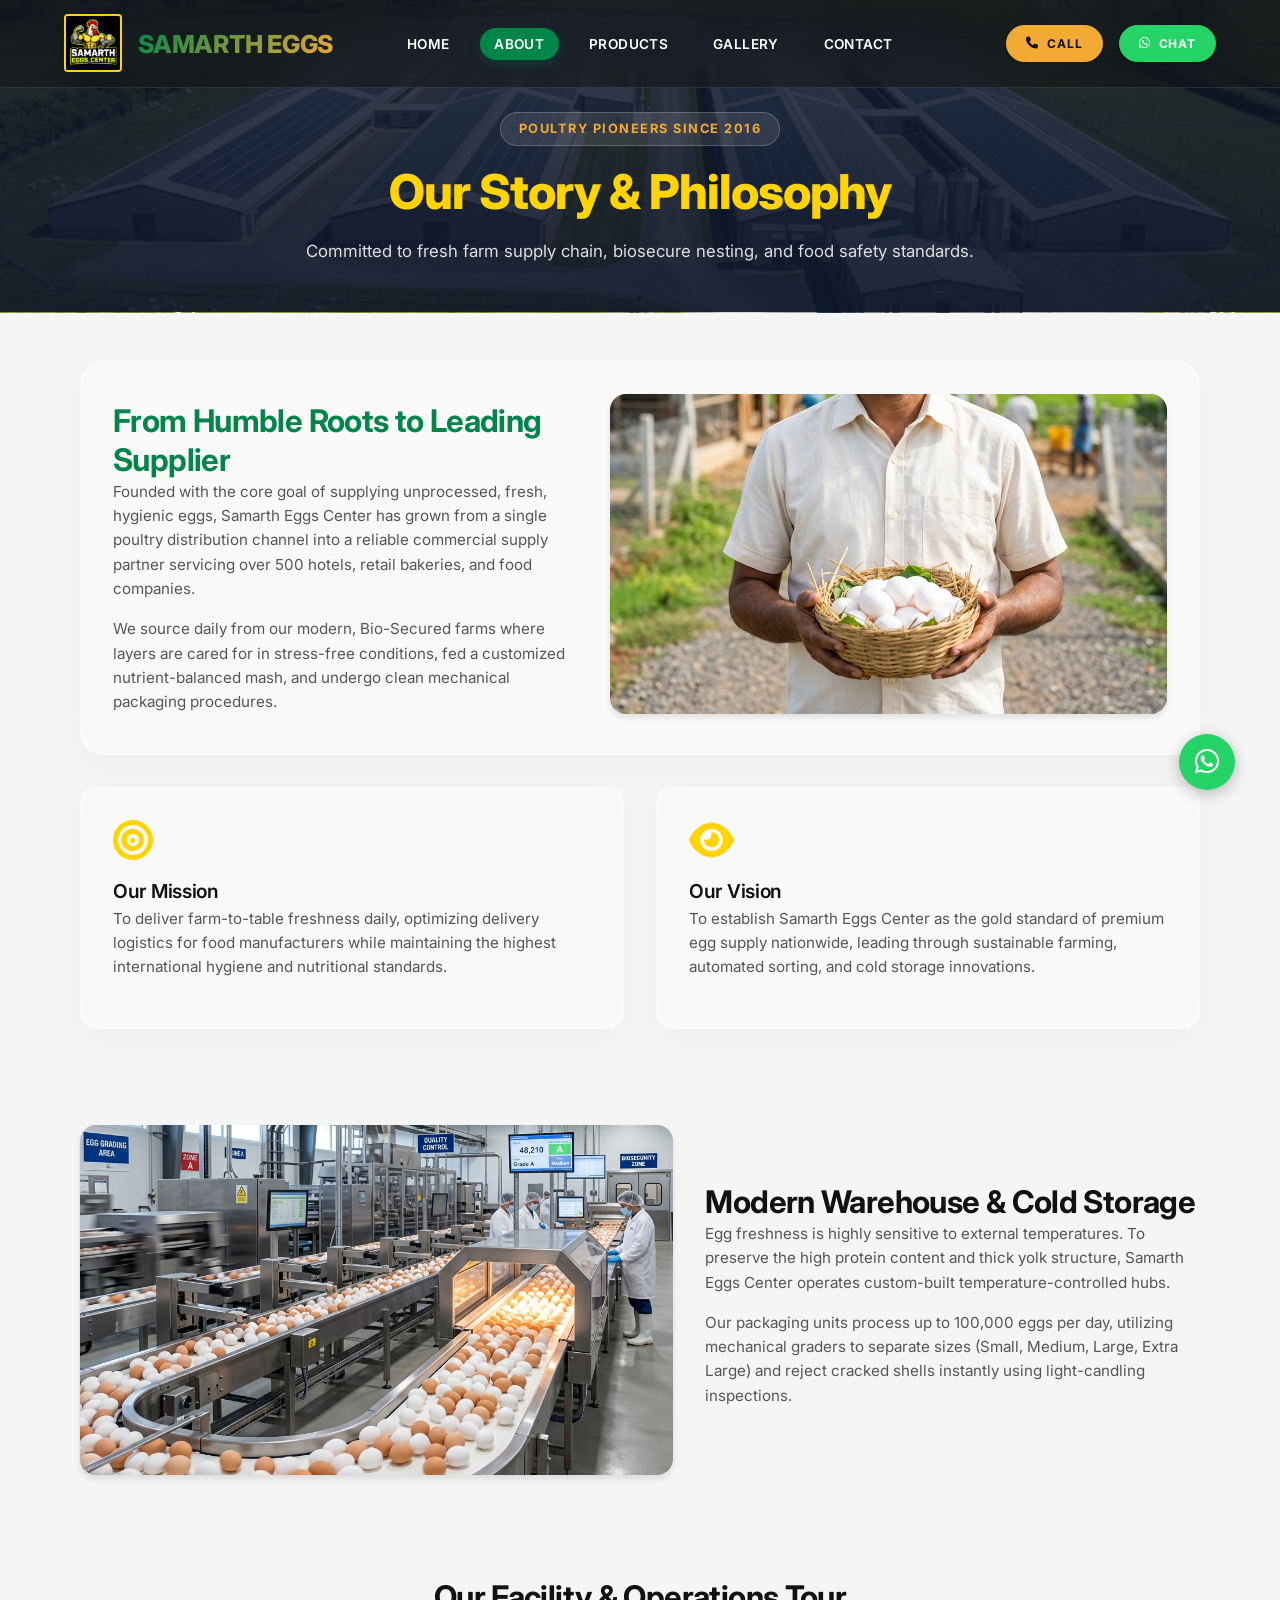
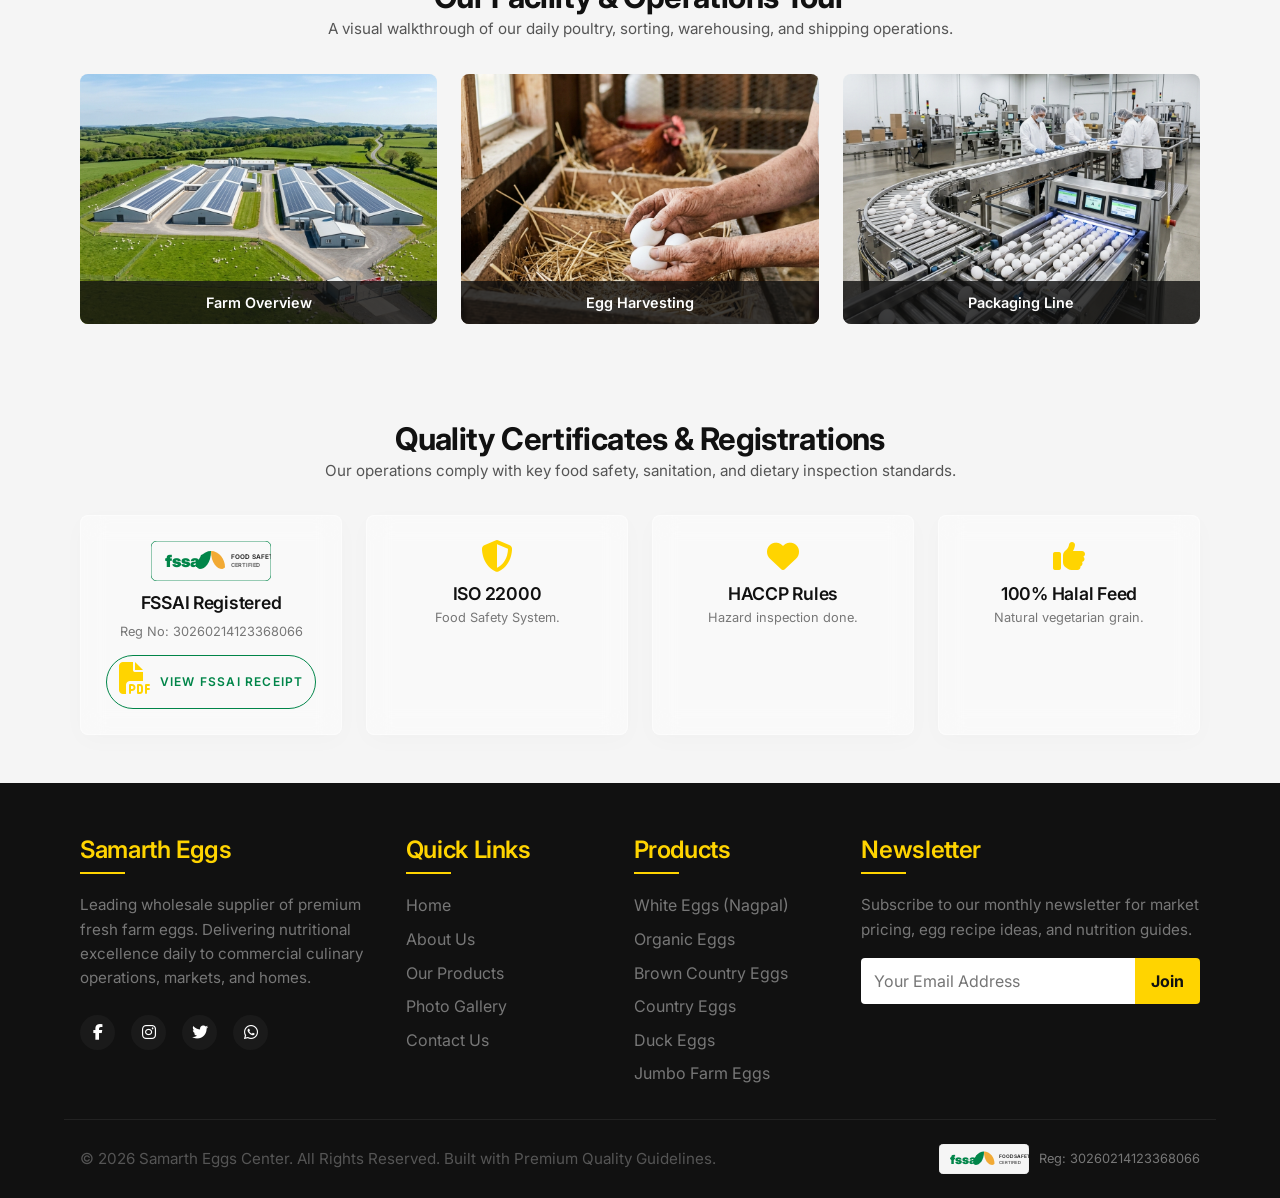
==== commit f2ddeb40: "fix: update section images across about and index pages to object-fit: contain to prevent head cropp" ====
--- a/about.html
+++ b/about.html
@@ -5,7 +5,8 @@
   <meta charset="UTF-8">
   <meta name="viewport" content="width=device-width, initial-scale=1.0">
   <title>About Us | Samarth Eggs Center - Fresh Egg Supplier in Mumbai</title>
-  <meta name="description" content="Learn about Samarth Eggs Center, leading wholesale and retail fresh egg supplier in Sewri Mumbai since 2016. Sourcing biosecure farm eggs daily.">
+  <meta name="description"
+    content="Learn about Samarth Eggs Center, leading wholesale and retail fresh egg supplier in Sewri Mumbai since 2016. Sourcing biosecure farm eggs daily.">
   <meta name="robots" content="index, follow, max-image-preview:large">
   <meta name="author" content="Anti Gravity">
   <meta name="theme-color" content="#f4b400">
@@ -20,13 +21,15 @@
   <meta property="og:locale" content="en_US">
   <meta property="og:site_name" content="Samarth Eggs Center">
   <meta property="og:title" content="About Us | Samarth Eggs Center - Fresh Egg Supplier in Mumbai">
-  <meta property="og:description" content="Learn about Samarth Eggs Center, leading wholesale and retail fresh egg supplier in Sewri Mumbai since 2016.">
+  <meta property="og:description"
+    content="Learn about Samarth Eggs Center, leading wholesale and retail fresh egg supplier in Sewri Mumbai since 2016.">
   <meta property="og:type" content="website">
   <meta property="og:url" content="https://samartheggscenter.com/about.html">
   <meta property="og:image" content="https://samartheggscenter.com/assets/images/logo/logo.webp">
   <meta name="twitter:card" content="summary_large_image">
   <meta name="twitter:title" content="About Us | Samarth Eggs Center">
-  <meta name="twitter:description" content="Learn about Samarth Eggs Center, leading wholesale and retail fresh egg supplier in Sewri Mumbai since 2016.">
+  <meta name="twitter:description"
+    content="Learn about Samarth Eggs Center, leading wholesale and retail fresh egg supplier in Sewri Mumbai since 2016.">
   <meta name="twitter:image" content="https://samartheggscenter.com/assets/images/logo/logo.webp">
 
   <!-- Favicon Set & PWA Manifest -->
@@ -446,10 +449,10 @@
     <i class="fab fa-whatsapp"></i>
   </a>
 
-  <script src="js/navbar.js" defer></script>
-  <script src="js/lazyload.js" defer></script>
-  <script src="js/scroll.js" defer></script>
-  <script src="js/main.js" defer></script>
+  <script src="assets/js/main.js" defer></script>
+  <script src="assets/js/navbar.js" defer></script>
+  <script src="assets/js/lazyload.js" defer></script>
+  <script src="assets/js/scroll.js" defer></script>
 </body>
 
 </html>
--- a/assets/css/style.css
+++ b/assets/css/style.css
@@ -478,19 +478,19 @@
 
 /* Individual Page Specific Banners */
 .about-header-bg {
-  background-image: url('../assets/images/about/farm-overview.webp');
+  background-image: url('../images/about/farm-overview.webp');
 }
 
 .products-header-bg {
-  background-image: url('../assets/images/about/cold-storage.webp');
+  background-image: url('../images/about/cold-storage.webp');
 }
 
 .gallery-header-bg {
-  background-image: url('../assets/images/about/packaging-line.webp');
+  background-image: url('../images/about/packaging-line.webp');
 }
 
 .contact-header-bg {
-  background-image: url('../assets/images/about/workers-collect.webp');
+  background-image: url('../images/about/workers-collect.webp');
 }
 
 /* Hero Section Styles - Premium Redesign */
@@ -504,7 +504,7 @@
   color: var(--white);
   overflow: hidden;
   text-align: left;
-  background: url('../assets/images/hero/hero-banner.webp') no-repeat center right / cover;
+  background: url('../images/hero/hero-banner.webp') no-repeat center right / cover;
 }
 
 .hero-overlay {
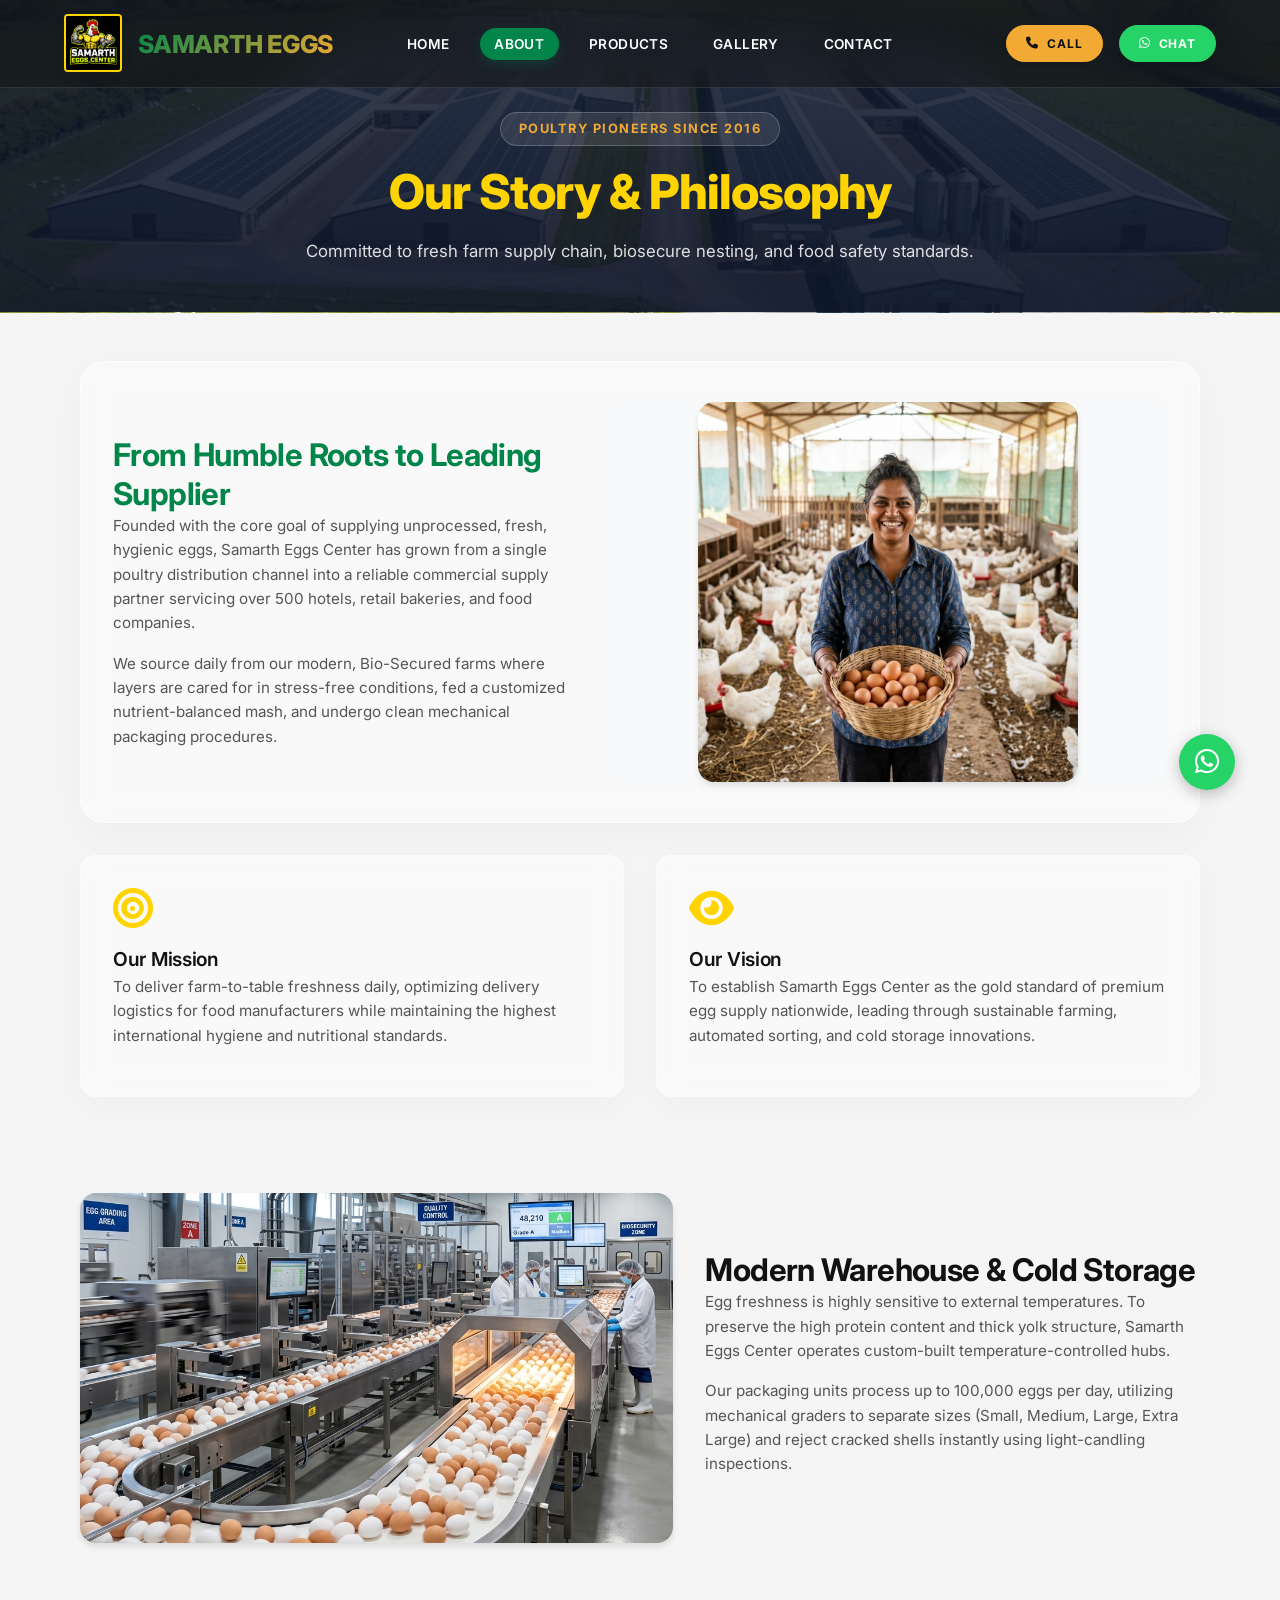
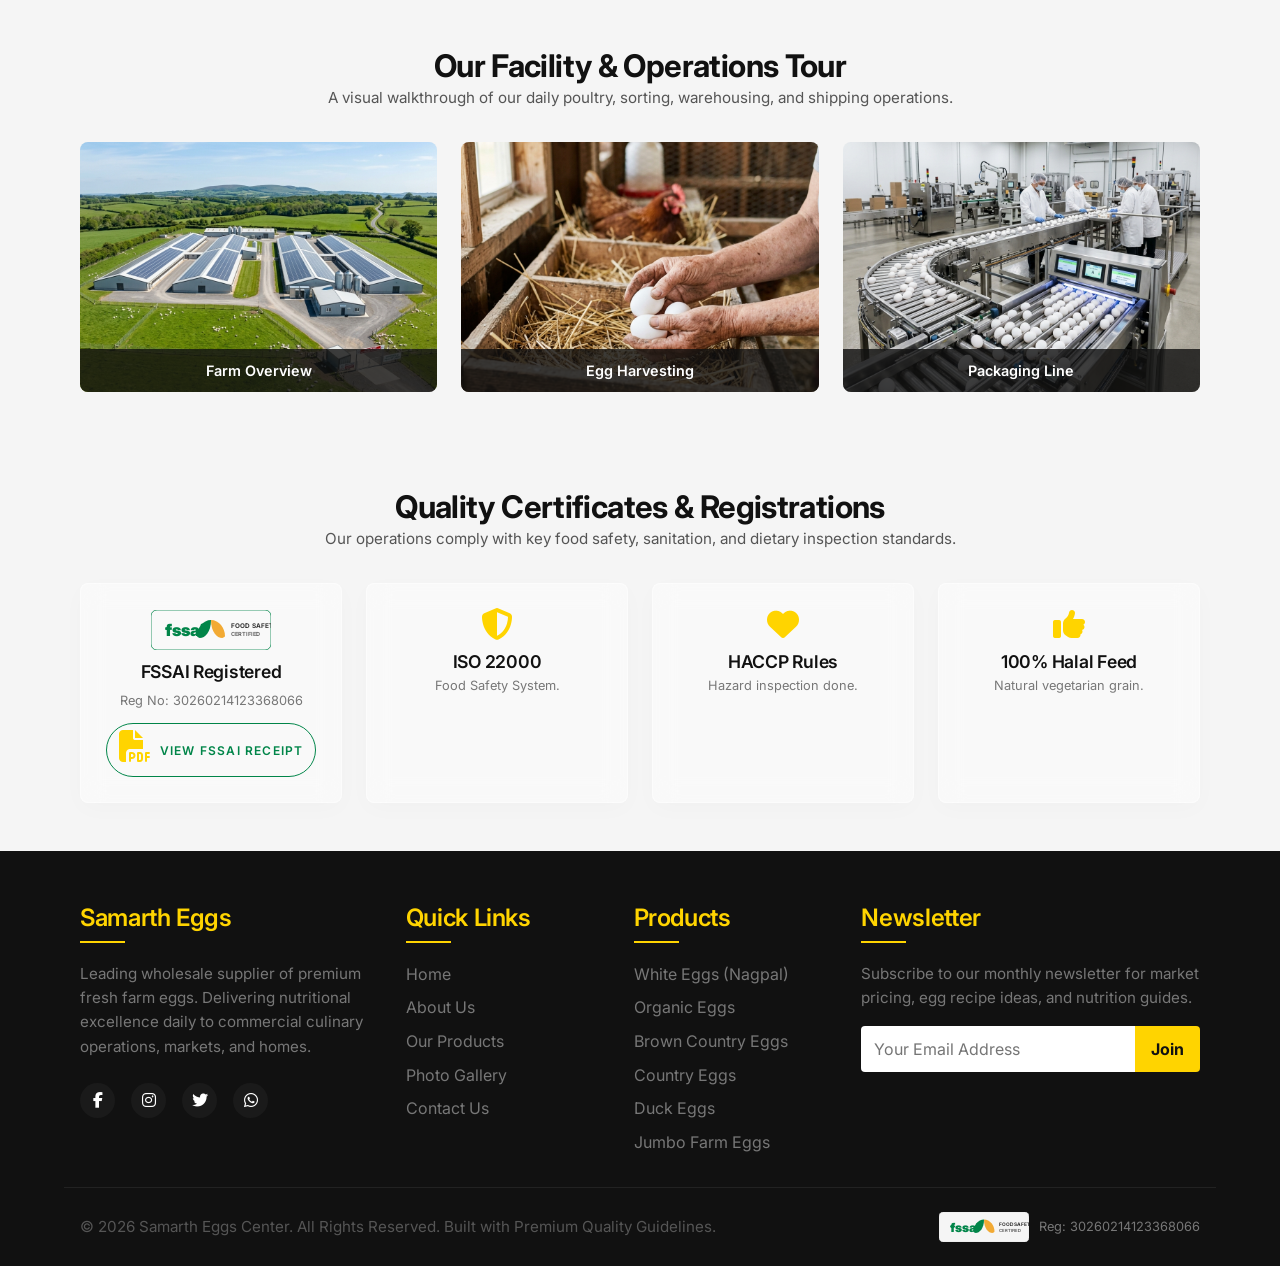
==== commit 1487e5dd: "fix: generate vertical full portrait farmer image showing complete head and face for about story sec" ====
--- a/about.html
+++ b/about.html
@@ -246,9 +246,9 @@
               in stress-free conditions, fed a customized nutrient-balanced mash, and undergo clean mechanical packaging
               procedures.</p>
           </div>
-          <div>
-            <img src="assets/images/about/about-story.webp" alt="Poultry farm hens feeding" loading="lazy"
-              style="width: 100%; height: 320px; object-fit: cover; object-position: center bottom; border-radius: var(--radius-lg); box-shadow: var(--shadow-md);">
+          <div style="display: flex; align-items: center; justify-content: center; background: #f8f9fa; border-radius: var(--radius-lg); padding: 8px; min-height: 350px;">
+            <img src="assets/images/about/about-story.webp" alt="Samarth Eggs Farmer with Fresh Eggs Basket" loading="lazy"
+              style="max-width: 100%; max-height: 380px; width: auto; height: auto; object-fit: contain; border-radius: var(--radius-lg); box-shadow: var(--shadow-md);">
           </div>
         </div>
       </div>
--- a/assets/css/style.css
+++ b/assets/css/style.css
@@ -867,8 +867,9 @@
 
 .about-image img {
   width: 100%;
-  height: 420px;
-  object-fit: cover;
+  height: auto;
+  max-height: 480px;
+  object-fit: contain;
   display: block;
 }
 
